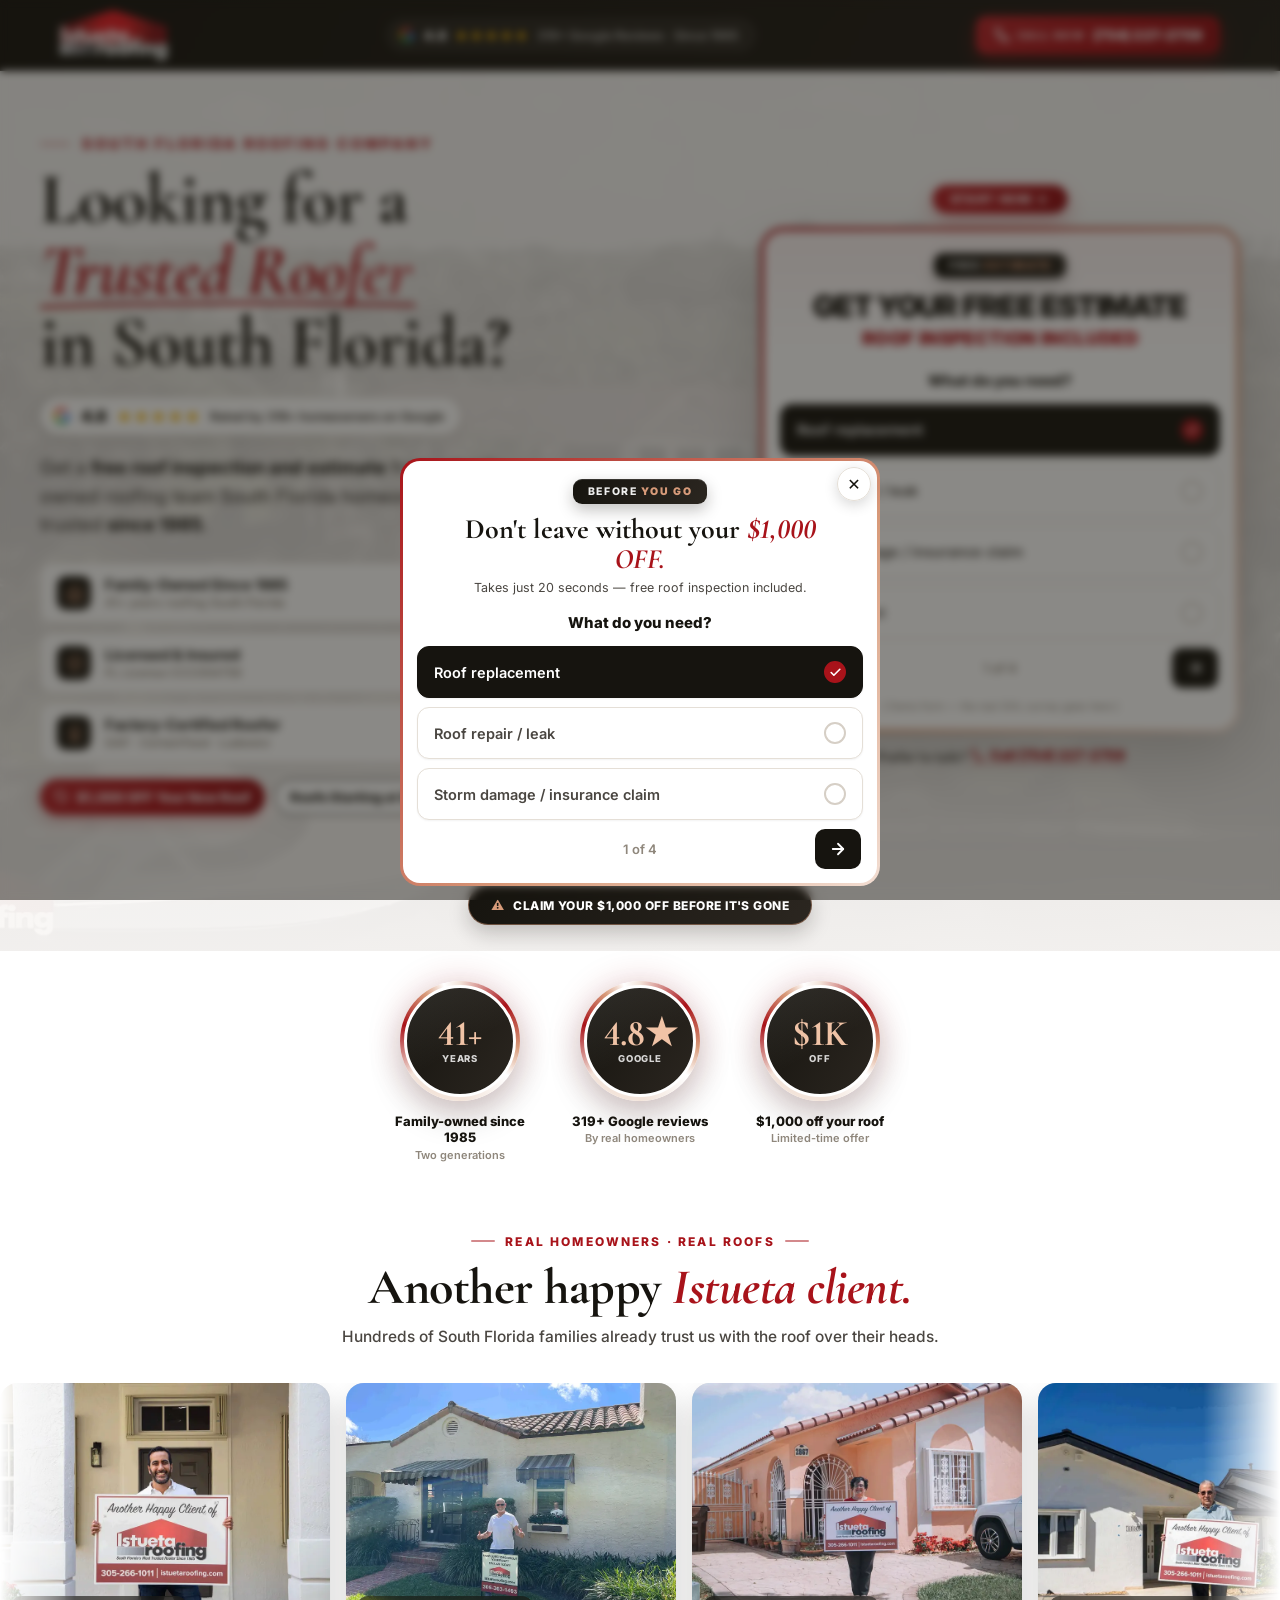
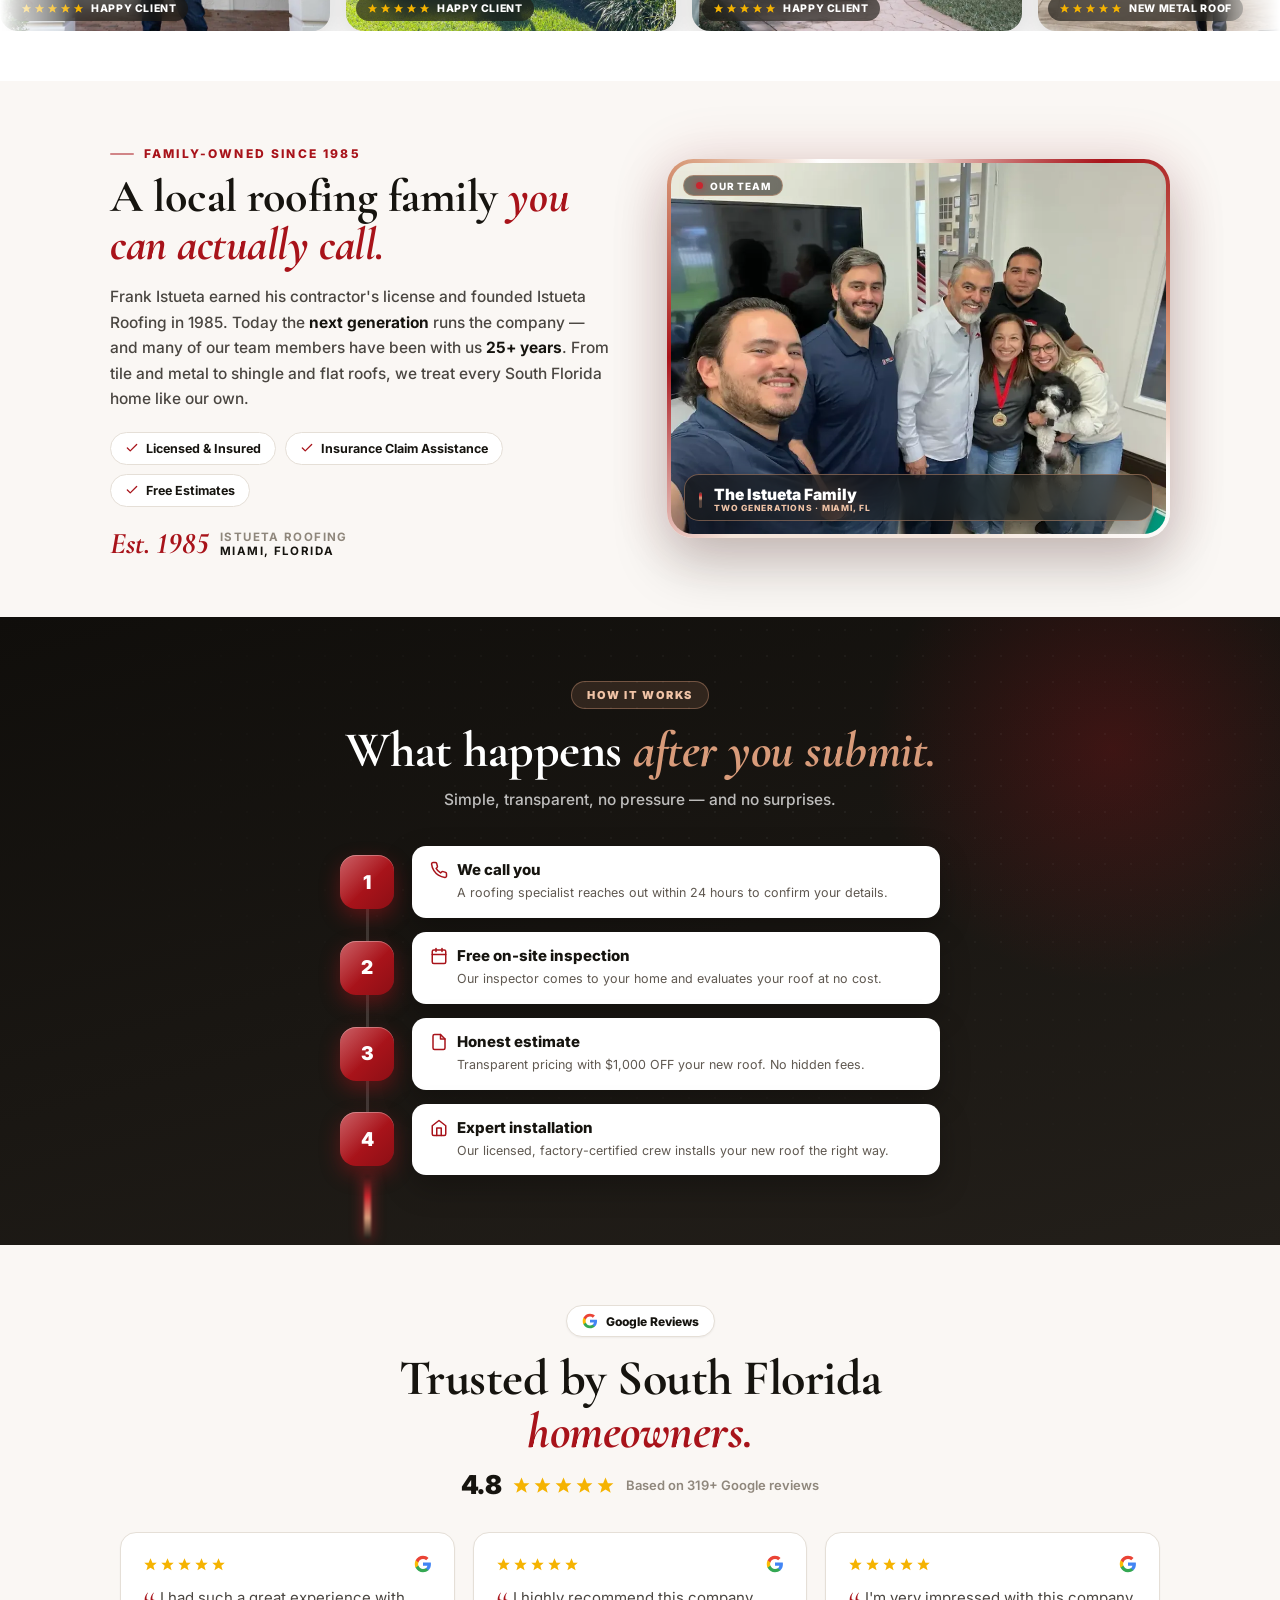
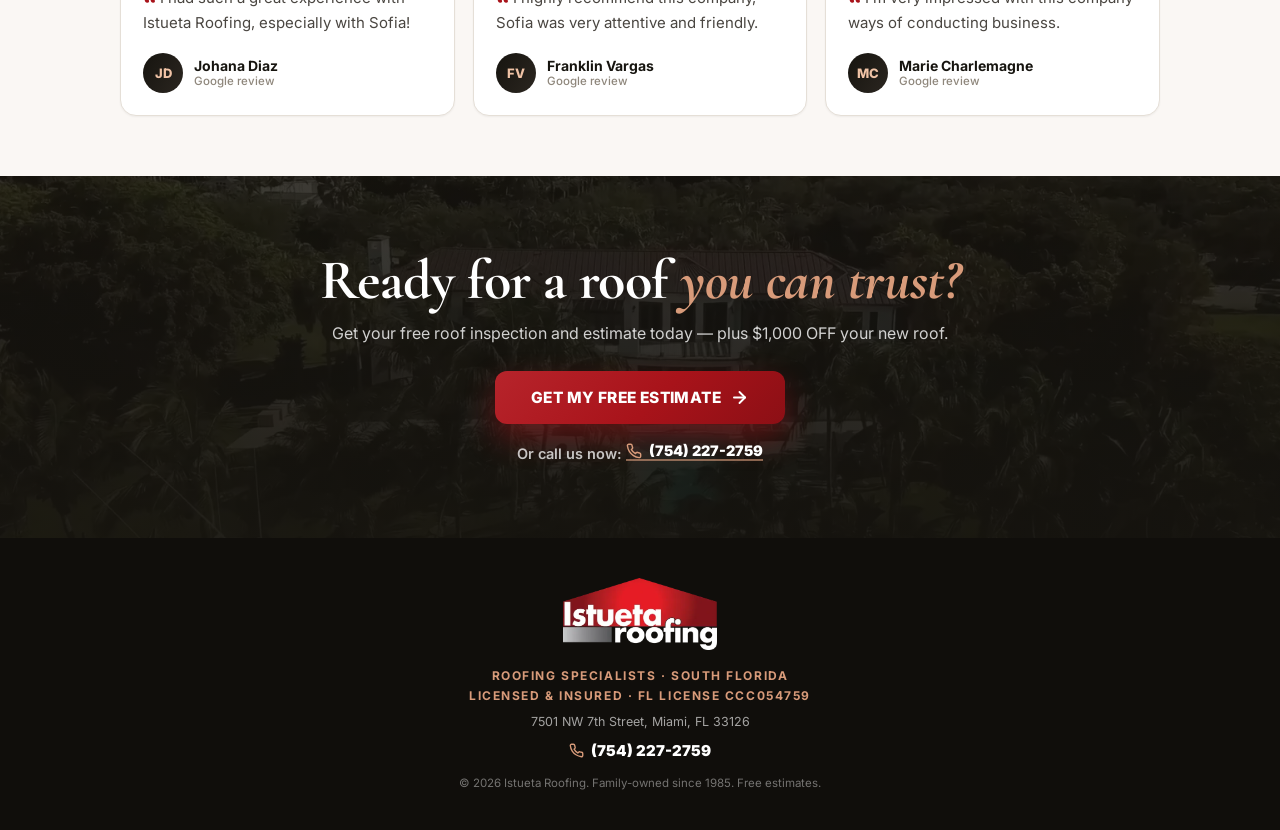
==== index.html @ 58c88076 "Istueta Roofing Google Ads funnel: landing, thank-you, GHL builds, survey kit Co-Authored-By: Claude" ====
<!DOCTYPE html>
<html lang="en">
<head>
<meta charset="UTF-8" />
<meta name="viewport" content="width=device-width, initial-scale=1.0, maximum-scale=1.0, user-scalable=no, viewport-fit=cover" />
<title>Trusted Roofer in South Florida | Istueta Roofing</title>
<meta name="theme-color" content="#16140F">
<link href="https://fonts.googleapis.com/css2?family=Inter:wght@400;500;600;700;800;900&family=Cormorant+Garamond:ital,wght@0,600;0,700;1,600;1,700&display=swap" rel="stylesheet" />
<!--
  ═══════════════════════════════════════════════════════════════════════
  ISTUETA ROOFING — FUNNEL (vista previa)
  Estructura base: Sunstrong (form primero en móvil, trust, proceso, CTA,
  sticky con llamada, popup). Marca tomada de istuetaroofing.com:
   rojo #A8131A · carbón #16140F · crema #FAF7F4 · clay #D89B7A
   display: Cormorant Garamond · texto: Inter
  Todo va fijo (logo, fotos, textos). Lo ÚNICO dinámico es el survey:
  los bloques marcados SURVEY (mock) → custom value funnel__survey_code
  (lo reemplaza build.js al generar ghl/funnel.html)
  ═══════════════════════════════════════════════════════════════════════
-->
<style>
  *,*::before,*::after{box-sizing:border-box;margin:0;padding:0}
  :root{
    --bg:#ffffff; --bg-alt:#FAF7F4; --sand:#F1ECE6;
    --fg:#16140F; --body:#4A4641; --muted:#8f877c; --border:#E5DFD7;

    /* ROJO de marca (CTA) */
    --red:#A8131A; --red2:#C8262E; --red-deep:#8C0F15; --red-ink:#ffffff;
    --grad:linear-gradient(135deg,#B7242B,#A8131A 55%,#8C0F15);
    /* CLAY/oro cálido (acento secundario sobre oscuro) */
    --clay:#D89B7A; --clay2:#F0C3A6; --clay-deep:#B86F4A;
    /* OSCURO = carbón cálido */
    --deep:#16140F; --deep2:#2B2620;
    --deep-grad:linear-gradient(120deg,var(--deep),var(--deep2));
    --topbar:linear-gradient(120deg,#16140F,#221e19);
    --star:#F5B301;

    --soft:color-mix(in srgb,var(--red) 6%,white);
    --soft-2:color-mix(in srgb,var(--red) 3%,white);
    --bdr:color-mix(in srgb,var(--red) 18%,white);
    --bdr-strong:color-mix(in srgb,var(--red) 38%,white);
    --shadow-sm:0 1px 2px rgba(22,20,15,.05);
    --shadow-md:0 6px 16px rgba(22,20,15,.08);
    --display:'Cormorant Garamond',Georgia,serif;
  }
  html{scroll-behavior:smooth}
  body{font-variant-numeric:lining-nums;font-family:'Inter',system-ui,sans-serif;background:var(--bg);color:var(--fg);-webkit-font-smoothing:antialiased;overflow-x:hidden}
  a{text-decoration:none;color:inherit}
  img{max-width:100%}
  @keyframes shimmerText{0%{background-position:0% center}100%{background-position:200% center}}
  @keyframes pulse{0%,100%{opacity:1}50%{opacity:.4}}
  @keyframes frameSpin{to{transform:translate(-50%,-50%) rotate(360deg)}}
  .stars{display:inline-flex;gap:2px}
  .stars svg{width:15px;height:15px;fill:var(--star)}
  .gg{width:18px;height:18px;flex-shrink:0;display:block}

  /* ══ TOPBAR ══ */
  .top-bar{position:sticky;top:0;z-index:50;background:var(--topbar);border-bottom:1px solid rgba(255,255,255,.08)}
  .top-in{display:flex;align-items:center;justify-content:space-between;gap:12px;padding:10px 20px;max-width:1200px;margin:0 auto}
  .top-logo{display:flex;align-items:center;line-height:0}
  .top-logo img{height:50px;width:auto;display:block}
  @media(max-width:520px){.top-logo img{height:40px}}
  .top-rating{display:none;align-items:center;gap:9px;padding:7px 15px 7px 11px;border-radius:100px;background:rgba(255,255,255,.06);border:1px solid rgba(255,255,255,.12);color:#fff;font-size:12.5px;font-weight:700}
  .top-rating .gg{width:16px;height:16px}
  .top-rating b{font-weight:900}
  .top-rating .stars svg{width:13px;height:13px}
  .top-rating span.sub{color:rgba(255,255,255,.65);font-weight:600}
  @media(min-width:860px){.top-rating{display:inline-flex}}
  .top-call{display:inline-flex;align-items:center;gap:8px;padding:10px 16px;border-radius:100px;background:var(--grad);color:#fff;font-weight:900;font-size:13.5px;letter-spacing:.2px;white-space:nowrap;box-shadow:0 6px 18px rgba(168,19,26,.45);animation:callPulse 2.2s ease-in-out infinite;transition:transform .2s}
  .top-call:hover{transform:translateY(-1px)}
  .top-call svg{width:16px;height:16px;min-width:16px;stroke:#fff;fill:none}
  .top-call .lbl{font-size:10px;font-weight:900;letter-spacing:.14em;text-transform:uppercase;opacity:.82}
  @media(max-width:339px){.top-call .lbl{display:none}}
  @media(min-width:860px){.top-call{border-radius:10px;padding:11px 18px}}
  @keyframes callPulse{0%,100%{box-shadow:0 6px 18px rgba(168,19,26,.4)}50%{box-shadow:0 6px 28px rgba(200,38,46,.8)}}

  /* ══ HERO ══ */
  .hero-shell{position:relative;background:var(--bg-alt);overflow:hidden}
  .hero-wallpaper{position:absolute;inset:0;z-index:0;background:url('assets/hero-aerial.webp') center 35%/cover no-repeat;filter:grayscale(.35)}
  .hero-wallpaper .veil{position:absolute;inset:0;background:linear-gradient(180deg,rgba(250,247,244,.9),rgba(250,247,244,.86) 45%,rgba(250,247,244,.97))}
  .hero{position:relative;z-index:1;padding:30px 20px 20px}
  .hero-grid{max-width:1200px;margin:0 auto;display:grid;grid-template-columns:1fr;gap:36px;align-items:center}
  @media(min-width:1024px){.hero{padding:64px 20px 34px}.hero-grid{grid-template-columns:1fr 480px;gap:52px}}
  .hero-text{order:2}.form-col{order:1}
  @media(min-width:1024px){.hero-text{order:1}.form-col{order:2}}
  @media(max-width:1023px){.hero-text{display:none}}

  .area-tag{display:flex;align-items:center;gap:12px;margin-bottom:12px}
  .area-tag .line{width:30px;height:2px;border-radius:2px;background:var(--red);opacity:.5}
  .area-tag .txt{font-size:clamp(12px,1.6vw,14.5px);font-weight:800;text-transform:uppercase;letter-spacing:.2em;color:var(--red)}
  .hero h1{font-family:var(--display);font-size:clamp(44px,5.6vw,72px);font-weight:700;line-height:1;letter-spacing:-.015em;color:var(--fg)}
  .hero h1 span{display:block}
  /* "Trusted Roofer": rojo con brillo + subrayado dibujado */
  .mr{position:relative;display:inline-block;font-style:italic;color:var(--red);
    background:linear-gradient(102deg,var(--red) 30%,#f2a6a9 50%,var(--red2) 60%,var(--red) 78%);background-size:250% auto;
    -webkit-background-clip:text;background-clip:text;-webkit-text-fill-color:transparent;animation:mrShine 4.4s cubic-bezier(.5,0,.5,1) infinite;padding-right:.06em}
  @keyframes mrShine{0%{background-position:150% center}55%{background-position:-60% center}100%{background-position:-60% center}}
  .mr .ul{position:absolute;left:-1%;width:102%;bottom:-.04em;height:.14em;overflow:visible;color:var(--red);pointer-events:none}
  .mr .ul path{stroke-dasharray:210;stroke-dashoffset:210;animation:drawLine 1.2s .5s cubic-bezier(.16,1,.3,1) forwards}
  @keyframes drawLine{to{stroke-dashoffset:0}}

  /* prueba social Google pegada al titular */
  .g-proof{display:inline-flex;align-items:center;gap:10px;margin-top:18px;padding:9px 16px 9px 12px;border-radius:100px;background:#fff;border:1px solid var(--border);box-shadow:var(--shadow-md)}
  .g-proof b{font-size:16px;font-weight:900;letter-spacing:-.02em;line-height:1}
  .g-proof .cnt{font-size:12.5px;font-weight:700;color:var(--body);white-space:nowrap}
  .hero .sub{margin-top:18px;font-size:clamp(16px,1.5vw,18.5px);font-weight:500;color:var(--body);line-height:1.55;max-width:520px}
  .hero .sub b{color:var(--fg);font-weight:700}
  .hero-badges{margin-top:24px;display:flex;flex-direction:column;gap:10px;max-width:520px}
  .hero-badge{display:flex;align-items:center;gap:14px;padding:12px 16px;border-radius:12px;background:#fff;border:1px solid var(--border);box-shadow:var(--shadow-sm);font-size:14.5px;font-weight:700;color:var(--fg)}
  .hero-badge .ic{width:34px;height:34px;min-width:34px;border-radius:9px;background:var(--deep-grad);display:flex;align-items:center;justify-content:center}
  .hero-badge .ic svg{width:17px;height:17px;stroke:var(--clay)}
  .hero-badge small{display:block;font-size:12px;font-weight:600;color:var(--muted);margin-top:2px}
  /* ofertas */
  .hero-offers{margin-top:16px;display:flex;flex-wrap:wrap;gap:9px;max-width:520px}
  .offer{display:inline-flex;align-items:center;gap:8px;padding:9px 15px;border-radius:100px;background:var(--grad);color:#fff;font-size:13px;font-weight:800;white-space:nowrap;box-shadow:0 6px 16px rgba(168,19,26,.28)}
  .offer.alt{background:#fff;color:var(--fg);border:1.5px solid var(--fg);box-shadow:none}
  .offer svg{width:14px;height:14px;stroke:currentColor;fill:none}

  /* título compacto móvil */
  .m-title{display:block;text-align:center;margin-bottom:16px}
  .m-title .area-tag{justify-content:center}
  .m-title h1{font-family:var(--display);font-size:clamp(36px,10.4vw,50px);font-weight:700;line-height:1;letter-spacing:-.01em;color:var(--fg)}
  .m-title h1 span{display:block}
  .m-title .g-proof{margin-top:14px;padding:7px 13px 7px 10px;gap:8px}
  .m-title .g-proof b{font-size:14.5px}
  .m-title .g-proof .cnt{font-size:12px}
  .m-title .stars svg{width:13px;height:13px}
  .m-offers{justify-content:center;margin:12px auto 0}
  .m-offers .offer{font-size:12px;padding:8px 13px}
  @media(min-width:1024px){.m-title{display:none}}

  /* ══ FORM CARD ══ */
  .form-col{position:relative;padding-top:42px}
  @media(max-width:1023px){.form-col{padding-top:0}}
  .start-badge{position:absolute;top:0;left:50%;transform:translateX(-50%);z-index:20;padding:7px 18px;border-radius:100px;background:var(--grad);color:#fff;font-size:11px;font-weight:900;text-transform:uppercase;letter-spacing:1.4px;white-space:nowrap;box-shadow:0 8px 20px rgba(168,19,26,.38);animation:bob 1.8s ease-in-out infinite}
  @media(max-width:1023px){.start-badge{display:none}}
  @keyframes bob{0%,100%{transform:translateX(-50%) translateY(0)}50%{transform:translateX(-50%) translateY(-7px)}}
  .form-wrap{position:relative;border-radius:24px;padding:4px;background:linear-gradient(135deg,var(--red),var(--clay),#fff,var(--clay),var(--red));background-size:240% 240%;animation:shim 4s ease-in-out infinite;box-shadow:0 24px 60px rgba(22,20,15,.18)}
  @keyframes shim{0%{background-position:0% 50%}50%{background-position:100% 50%}100%{background-position:0% 50%}}
  .form-card{background:#fff;border-radius:20px;overflow:hidden}
  .form-head{padding:22px 20px 8px;text-align:center;background:linear-gradient(180deg,var(--soft),#fff);container-type:inline-size}
  .form-step{position:relative;display:inline-flex;align-items:center;margin-bottom:12px;padding:6px 15px;border-radius:9px;overflow:hidden;background:linear-gradient(118deg,var(--deep),var(--deep2));box-shadow:0 6px 15px rgba(22,20,15,.26),inset 0 1px 0 rgba(255,255,255,.13)}
  .form-step::after{content:'';position:absolute;top:0;bottom:0;left:-55%;width:38%;pointer-events:none;background:linear-gradient(100deg,transparent,rgba(255,255,255,.16),transparent);animation:tagSheen 5.4s ease-in-out infinite}
  @keyframes tagSheen{0%{left:-55%}55%{left:130%}100%{left:130%}}
  .form-step em{position:relative;z-index:1;font-style:normal;color:rgba(255,255,255,.93);font-size:10.5px;font-weight:800;letter-spacing:.16em;text-transform:uppercase;white-space:nowrap}
  .form-step em b{color:var(--clay);font-weight:900}
  .form-head h2{font-size:clamp(22px,7cqw,30px);font-weight:900;line-height:1.12;letter-spacing:-.03em;text-transform:uppercase;color:var(--fg)}
  .form-head h2 span{display:block}
  .form-head h2 .sh{font-size:.62em;letter-spacing:.02em;margin-top:4px;background:linear-gradient(110deg,var(--red) 30%,var(--red2) 50%,var(--red) 70%);background-size:200% auto;-webkit-background-clip:text;background-clip:text;-webkit-text-fill-color:transparent;animation:shimmerText 3s linear infinite}
  .form-body{padding:12px 16px 16px}
  .call-under{margin-top:14px;text-align:center;font-size:13.5px;font-weight:600;color:var(--body)}
  .call-under a{display:inline-flex;align-items:center;gap:6px;font-weight:900;color:var(--red);border-bottom:2px solid color-mix(in srgb,var(--red) 35%,transparent)}
  .call-under a svg{width:14px;height:14px;stroke:var(--red);fill:none}

  /* mock survey (en GHL lo reemplaza el survey real) */
  .mk .mk-q{font-weight:800;color:var(--fg);font-size:15px;text-align:center;margin:2px 0 14px}
  .mk-opt{display:flex;align-items:center;justify-content:space-between;width:100%;padding:14px 16px;margin-bottom:9px;border-radius:12px;background:#fff;border:1.5px solid var(--border);box-shadow:var(--shadow-sm);font-size:14.5px;font-weight:600;color:var(--body);cursor:pointer;transition:.16s}
  .mk-opt:hover{border-color:var(--bdr-strong);background:var(--soft-2);color:var(--fg)}
  .mk-opt.sel{background:var(--deep);color:#fff;border-color:var(--deep)}
  .mk-opt .chk{width:22px;height:22px;border-radius:50%;border:2px solid #d6cfc6;background:#fff;display:flex;align-items:center;justify-content:center;flex-shrink:0}
  .mk-opt.sel .chk{background:var(--red);border-color:var(--red)}
  .mk-opt .chk svg{width:13px;height:13px;stroke:#fff;opacity:0}
  .mk-opt.sel .chk svg{opacity:1}
  .mk-next{margin-top:8px;display:flex;align-items:center;justify-content:space-between;padding:0 2px}
  .mk-count{font-size:13px;color:var(--muted);font-weight:600;flex:1;text-align:center}
  .mk-arrow{width:46px;height:40px;border-radius:10px;background:var(--deep);display:flex;align-items:center;justify-content:center}
  .mk-arrow svg{width:18px;height:18px;stroke:#fff}
  .mk-note{text-align:center;font-size:10.5px;color:var(--muted);margin-top:12px}

  /* ══ NUDGE ══ */
  .nudge{text-align:center;padding:10px 16px 26px;position:relative;z-index:1}
  .arrows{display:flex;justify-content:center;gap:20px;margin-bottom:8px}
  .arrows svg{width:18px;height:18px;stroke:var(--red);stroke-width:3;stroke-linecap:round;stroke-linejoin:round;animation:nb 1.2s ease-in-out infinite}
  .arrows svg:nth-child(2){animation-delay:.15s}.arrows svg:nth-child(3){animation-delay:.3s}
  @keyframes nb{0%,100%{transform:translateY(0);opacity:.5}50%{transform:translateY(-7px);opacity:1}}
  .nudge-btn{display:inline-flex;align-items:center;gap:9px;background:var(--deep-grad);border:1px solid rgba(216,155,122,.45);border-radius:999px;padding:11px 22px;color:#fff;font-size:12px;font-weight:800;letter-spacing:.04em;text-transform:uppercase;cursor:pointer;font-family:inherit;box-shadow:0 8px 20px rgba(22,20,15,.22);transition:.2s}
  .nudge-btn:hover{transform:translateY(-1px)}
  .nudge-btn .wg{color:var(--clay);font-weight:900;font-size:13px}

  /* ══ TRUST MEDALLIONS ══ */
  .trust{padding:30px 20px 10px;background:var(--bg)}
  .trust-in{max-width:820px;margin:0 auto;display:flex;flex-wrap:wrap;justify-content:center;gap:30px}
  .med{width:150px;text-align:center}
  .med-ph{position:relative;width:120px;height:120px;margin:0 auto 12px}
  .med-ring{position:absolute;inset:0;border-radius:50%;padding:4px;overflow:hidden;box-shadow:0 16px 32px rgba(22,20,15,.18),0 0 34px rgba(168,19,26,.18)}
  .med-ring::before{content:'';position:absolute;top:50%;left:50%;width:165%;aspect-ratio:1;
    background:conic-gradient(from 0deg,#f3e4da 0deg,var(--red) 52deg,var(--clay) 96deg,#fff 126deg,#f3e4da 175deg,#f3e4da 235deg,var(--red) 286deg,var(--clay) 324deg,#fff 344deg,#f3e4da 360deg);
    transform:translate(-50%,-50%) rotate(0deg);animation:frameSpin 8s linear infinite}
  .med-core{position:relative;z-index:1;width:100%;height:100%;border-radius:50%;border:3px solid #fff;background:var(--deep-grad);display:flex;flex-direction:column;align-items:center;justify-content:center;gap:3px;overflow:hidden}
  .med-core::after{content:'';position:absolute;inset:0;background:linear-gradient(150deg,rgba(255,255,255,.10),transparent 55%)}
  .med-core b{position:relative;z-index:1;font-family:var(--display);font-size:36px;font-weight:700;letter-spacing:-.01em;line-height:.9;color:var(--clay2)}
  .med-core small{position:relative;z-index:1;font-size:9.5px;font-weight:800;letter-spacing:.1em;text-transform:uppercase;color:rgba(255,255,255,.82)}
  .med-cap{font-size:13px;font-weight:800;color:var(--fg);line-height:1.25}
  .med-cap span{display:block;font-size:11px;font-weight:600;color:var(--muted);margin-top:3px}
  @media(max-width:520px){.trust-in{gap:8px;flex-wrap:nowrap}.med{width:104px}.med-ph{width:92px;height:92px}.med-core b{font-size:28px}.med-cap{font-size:12px}}

  /* ══ HAPPY CLIENTS (carrusel infinito) ══ */
  .happy{padding:54px 0 50px;background:var(--bg);overflow:hidden}
  .sec-head{text-align:center;max-width:680px;margin:0 auto 34px;padding:0 20px}
  .eyebrow{display:inline-flex;align-items:center;gap:10px;margin-bottom:12px;font-size:12px;font-weight:800;letter-spacing:.18em;text-transform:uppercase;color:var(--red)}
  .eyebrow .ln{width:24px;height:2px;background:var(--red);opacity:.5;border-radius:2px}
  .sec-head h2{font-family:var(--display);font-size:clamp(34px,4.4vw,50px);font-weight:700;letter-spacing:-.01em;color:var(--fg);line-height:1.05}
  .sec-head h2 .hl{color:var(--red);font-style:italic}
  .sec-head p{margin-top:12px;color:var(--body);font-size:15.5px;font-weight:500;line-height:1.55}
  .marquee{position:relative;-webkit-mask-image:linear-gradient(90deg,transparent,#000 6%,#000 94%,transparent);mask-image:linear-gradient(90deg,transparent,#000 6%,#000 94%,transparent)}
  .track{display:flex;gap:16px;width:max-content;animation:scrollX 48s linear infinite}
  .marquee:hover .track{animation-play-state:paused}
  @keyframes scrollX{to{transform:translateX(calc(-50% - 8px))}}
  .hc{position:relative;width:330px;aspect-ratio:4/3;border-radius:18px;overflow:hidden;flex-shrink:0;box-shadow:0 14px 30px rgba(22,20,15,.16);background:#ddd}
  .hc img{width:100%;height:100%;object-fit:cover;display:block;transition:transform .6s cubic-bezier(.16,1,.3,1)}
  .hc:hover img{transform:scale(1.05)}
  .hc .lab{position:absolute;left:10px;bottom:10px;display:inline-flex;align-items:center;gap:7px;padding:6px 11px;border-radius:100px;background:rgba(22,20,15,.62);-webkit-backdrop-filter:blur(8px);backdrop-filter:blur(8px);color:#fff;font-size:10.5px;font-weight:800;letter-spacing:.06em;text-transform:uppercase}
  .hc .lab .stars svg{width:11px;height:11px}
  @media(max-width:520px){.hc{width:260px;border-radius:15px}.track{gap:12px;animation-duration:40s}}

  /* ══ SHOWCASE (familia · foto enmarcada con borde giratorio) ══ */
  .showcase{padding:58px 20px;background:var(--bg-alt)}
  .showcase-in{max-width:1060px;margin:0 auto;display:grid;grid-template-columns:1fr;gap:38px;align-items:center}
  @media(min-width:820px){.showcase-in{grid-template-columns:1fr 1fr;gap:54px}}
  .frame{position:relative;max-width:540px;margin:0 auto;padding:4px;border-radius:26px;overflow:hidden;isolation:isolate;box-shadow:0 26px 54px rgba(22,20,15,.22),0 0 58px rgba(168,19,26,.14)}
  .frame::before{content:'';position:absolute;top:50%;left:50%;width:180%;aspect-ratio:1;z-index:0;
    background:conic-gradient(from 0deg,#f3e4da 0deg,var(--red) 45deg,var(--clay) 88deg,#fff 118deg,#f3e4da 165deg,#f3e4da 225deg,var(--red) 268deg,var(--clay) 308deg,#fff 332deg,#f3e4da 360deg);
    transform:translate(-50%,-50%) rotate(0deg);animation:frameSpin 8s linear infinite}
  .frame-media{position:relative;z-index:1;border-radius:22px;overflow:hidden;background:#111;line-height:0}
  .frame-media img{width:100%;aspect-ratio:4/3;height:auto;object-fit:cover;display:block}
  .v-tag{position:absolute;top:12px;left:12px;z-index:4;display:inline-flex;align-items:center;gap:7px;padding:6px 12px;border-radius:100px;background:rgba(22,20,15,.55);-webkit-backdrop-filter:blur(8px);backdrop-filter:blur(8px);border:1px solid rgba(216,155,122,.5);color:#fff;font-size:10px;font-weight:800;text-transform:uppercase;letter-spacing:.08em}
  .v-tag .pd{width:7px;height:7px;border-radius:50%;background:var(--red2);box-shadow:0 0 8px var(--red2);animation:pulse 1.6s infinite}
  .frame-plaque{position:absolute;left:13px;right:13px;bottom:13px;z-index:3;display:flex;align-items:center;gap:12px;padding:12px 14px;border-radius:15px;overflow:hidden;background:rgba(22,20,15,.6);-webkit-backdrop-filter:blur(15px) saturate(1.3);backdrop-filter:blur(15px) saturate(1.3);border:1px solid rgba(216,155,122,.45);box-shadow:0 16px 34px rgba(0,0,0,.4)}
  .frame-plaque .bar{position:relative;width:3px;min-width:3px;align-self:stretch;border-radius:3px;overflow:hidden;background:rgba(216,155,122,.3)}
  .frame-plaque .bar::after{content:'';position:absolute;left:0;right:0;height:52%;border-radius:3px;background:linear-gradient(to bottom,transparent,var(--red2),var(--clay),transparent);animation:barFlow 3.4s cubic-bezier(.4,0,.2,1) infinite}
  @keyframes barFlow{0%{top:-55%;opacity:0}15%{opacity:1}85%{opacity:1}100%{top:100%;opacity:0}}
  .frame-plaque b{display:block;color:#fff;font-size:15.5px;font-weight:900;line-height:1.05}
  .frame-plaque span{display:block;color:var(--clay2);font-size:8.5px;letter-spacing:.09em;text-transform:uppercase;font-weight:800;margin-top:5px}
  .showcase-copy h2{font-family:var(--display);font-size:clamp(34px,4vw,46px);font-weight:700;letter-spacing:-.01em;color:var(--fg);line-height:1.04}
  .showcase-copy h2 .hl{color:var(--red);font-style:italic}
  .showcase-copy p{margin-top:15px;color:var(--body);font-size:15.5px;line-height:1.65;font-weight:500;max-width:500px}
  .showcase-copy p b{color:var(--fg)}
  .chips{margin-top:20px;display:flex;flex-wrap:wrap;gap:9px}
  .chip{display:inline-flex;align-items:center;gap:7px;padding:8px 14px;border-radius:100px;background:#fff;border:1px solid var(--border);font-size:12.5px;font-weight:700;color:var(--fg)}
  .chip svg{width:14px;height:14px;stroke:var(--red)}
  .sign{margin-top:22px;display:flex;align-items:center;gap:12px}
  .sign .since{font-family:var(--display);font-style:italic;font-size:30px;font-weight:700;color:var(--red);line-height:1}
  .sign small{display:block;font-size:11.5px;font-weight:700;color:var(--muted);text-transform:uppercase;letter-spacing:.12em}

  /* ══ PROCESS (oscuro · línea con luz en movimiento) ══ */
  .process{position:relative;padding:64px 20px 70px;background:linear-gradient(165deg,#100e0b,#231f1a);overflow:hidden}
  .process::before{content:'';position:absolute;top:-22%;right:-8%;width:540px;height:540px;background:radial-gradient(circle,rgba(168,19,26,.26),transparent 62%);pointer-events:none}
  .process::after{content:'';position:absolute;inset:0;background-image:radial-gradient(rgba(255,255,255,.05) 1px,transparent 1.5px);background-size:26px 26px;-webkit-mask-image:radial-gradient(ellipse at 65% 25%,#000,transparent 70%);mask-image:radial-gradient(ellipse at 65% 25%,#000,transparent 70%);pointer-events:none}
  .process>*{position:relative;z-index:2}
  .sec-tag{display:inline-flex;align-items:center;gap:8px;padding:6px 15px;border-radius:100px;background:rgba(216,155,122,.14);border:1px solid rgba(216,155,122,.4);color:var(--clay2);font-size:11px;font-weight:900;text-transform:uppercase;letter-spacing:.14em;margin-bottom:15px}
  .process .sec-head h2{color:#fff}
  .process .sec-head h2 .hl{color:var(--clay)}
  .process .sec-head p{color:rgba(255,255,255,.72)}
  .jr{max-width:600px;margin:0 auto;position:relative}
  .jr::before{content:'';position:absolute;left:26px;top:16px;bottom:34px;width:3px;background:rgba(255,255,255,.15);border-radius:3px}
  .jr::after{content:'';position:absolute;left:24px;width:7px;height:64px;border-radius:7px;background:linear-gradient(to bottom,transparent,var(--red2),var(--clay),transparent);filter:blur(1px);box-shadow:0 0 14px rgba(200,38,46,.7);animation:flow 3.6s cubic-bezier(.4,0,.2,1) infinite}
  @keyframes flow{0%{top:-64px;opacity:0}12%{opacity:1}86%{opacity:1}100%{top:100%;opacity:0}}
  .jr-step{position:relative;display:grid;grid-template-columns:54px 1fr;gap:18px;align-items:center;padding-bottom:14px}
  .jr-step:last-child{padding-bottom:0}
  .jr-node{width:54px;height:54px;border-radius:16px;background:var(--grad);display:flex;align-items:center;justify-content:center;position:relative;z-index:2;overflow:hidden;font-weight:900;font-size:19px;color:#fff;box-shadow:0 8px 20px rgba(168,19,26,.45),inset 0 1px 0 rgba(255,255,255,.3)}
  .jr-node::after{content:'';position:absolute;inset:0;background:linear-gradient(135deg,rgba(255,255,255,.28),transparent 55%)}
  .jr-node em{position:relative;z-index:1;font-style:normal}
  .jr-card{background:#fff;border-radius:14px;padding:15px 18px;box-shadow:0 12px 30px rgba(0,0,0,.26);transition:transform .25s}
  .jr-card:hover{transform:translateX(5px)}
  .jr-card .t{display:flex;align-items:center;gap:9px;font-size:15px;font-weight:800;color:var(--fg);line-height:1.2}
  .jr-card .t svg{width:18px;height:18px;stroke:var(--red);flex-shrink:0}
  .jr-card p{margin-top:5px;font-size:12.5px;color:#5f5850;line-height:1.5;padding-left:27px}
  @media(max-width:520px){.jr-step{grid-template-columns:46px 1fr;gap:13px}.jr-node{width:46px;height:46px;border-radius:14px;font-size:17px}.jr::before{left:22px}.jr::after{left:20px}.jr-card p{padding-left:0}}

  /* ══ GOOGLE REVIEWS ══ */
  .tests{padding:60px 20px;background:var(--bg-alt)}
  .g-pill{display:inline-flex;align-items:center;gap:8px;padding:7px 15px;border-radius:100px;background:#fff;border:1px solid var(--border);box-shadow:var(--shadow-sm);font-size:12px;font-weight:800;color:var(--fg);margin-bottom:15px}
  .g-rate{display:inline-flex;align-items:center;gap:11px;margin-top:15px;flex-wrap:wrap;justify-content:center}
  .g-rate b{font-size:26px;font-weight:900;color:var(--fg);letter-spacing:-.02em;line-height:1}
  .g-rate .stars svg{width:19px;height:19px}
  .g-count{font-size:13px;color:var(--muted);font-weight:600}
  .t-grid{max-width:1040px;margin:0 auto;display:grid;grid-template-columns:1fr;gap:16px}
  @media(min-width:768px){.t-grid{grid-template-columns:repeat(3,1fr);gap:18px}}
  .t-card{display:flex;flex-direction:column;padding:22px;border-radius:16px;background:#fff;border:1px solid var(--border);box-shadow:var(--shadow-sm);transition:.3s}
  .t-card:hover{box-shadow:var(--shadow-md);border-color:var(--bdr-strong);transform:translateY(-2px)}
  .t-top{display:flex;align-items:center;justify-content:space-between;margin-bottom:13px}
  .t-quote{flex:1;color:var(--body);font-size:15px;line-height:1.62;margin-bottom:18px}
  .t-quote::before{content:'\201C';font-family:var(--display);font-size:40px;line-height:0;vertical-align:-.36em;color:var(--red);margin-right:3px}
  .t-auth{display:flex;align-items:center;gap:11px}
  .t-av{width:40px;height:40px;border-radius:50%;background:var(--deep-grad);display:flex;align-items:center;justify-content:center;font-size:13px;color:var(--clay2);font-weight:800}
  .t-name{font-size:14px;font-weight:700;color:var(--fg)}
  .t-name span{display:block;font-size:11.5px;font-weight:500;color:var(--muted)}

  /* ══ CTA BANNER (foto aérea + velo oscuro) ══ */
  .cta{position:relative;padding:76px 20px;overflow:hidden;background:#16140F}
  .cta-bg{position:absolute;inset:0;background:url('assets/hero-aerial.webp') center/cover no-repeat;opacity:.38;transform:scale(1.04)}
  .cta::after{content:'';position:absolute;inset:0;background:linear-gradient(180deg,rgba(22,20,15,.55),rgba(22,20,15,.86))}
  .cta-in{position:relative;z-index:2;max-width:720px;margin:0 auto;text-align:center}
  .cta-in h2{font-family:var(--display);font-size:clamp(36px,5vw,56px);font-weight:700;letter-spacing:-.01em;color:#fff;line-height:1.02}
  .cta-in h2 .hl{color:var(--clay);font-style:italic}
  .cta-in p{color:rgba(255,255,255,.8);font-size:16px;margin-top:14px;margin-bottom:28px}
  .btn{display:inline-flex;align-items:center;gap:9px;padding:17px 36px;border-radius:12px;background:var(--grad);color:#fff;font-weight:800;font-size:15.5px;text-transform:uppercase;letter-spacing:.4px;border:none;cursor:pointer;font-family:inherit;box-shadow:0 14px 30px rgba(168,19,26,.45);transition:.25s}
  .btn:hover{transform:translateY(-2px);filter:brightness(1.06)}
  .btn svg{width:19px;height:19px;stroke:#fff}
  .cta-call{margin-top:18px;font-size:14.5px;font-weight:600;color:rgba(255,255,255,.75)}
  .cta-call a{display:inline-flex;align-items:center;gap:7px;font-weight:900;color:#fff;border-bottom:2px solid rgba(216,155,122,.6)}
  .cta-call a svg{width:16px;height:16px;stroke:var(--clay);fill:none}

  /* ══ FOOTER ══ */
  .foot{padding:40px 20px 100px;text-align:center;background:#100e0b;color:rgba(255,255,255,.7)}
  @media(min-width:768px){.foot{padding-bottom:40px}}
  .foot-logo{height:72px;width:auto;margin:0 auto 16px;display:block}
  .foot .fl{font-size:12px;color:var(--clay);text-transform:uppercase;letter-spacing:.13em;font-weight:700;line-height:1.7}
  .foot .fad{font-size:12.5px;margin-top:8px;color:rgba(255,255,255,.62)}
  .foot .fph{display:inline-flex;align-items:center;gap:7px;margin-top:12px;font-size:15px;font-weight:900;color:#fff}
  .foot .fph svg{width:15px;height:15px;stroke:var(--clay);fill:none}
  .foot .fcopy{font-size:11.5px;margin-top:14px;color:rgba(255,255,255,.42)}

  /* ══ STICKY móvil (llamar + estimado) ══ */
  .sticky{position:fixed;bottom:0;left:0;right:0;z-index:60;padding:11px 14px;background:rgba(16,14,11,.95);backdrop-filter:blur(16px);-webkit-backdrop-filter:blur(16px);border-top:1px solid rgba(255,255,255,.08);box-shadow:0 -6px 22px rgba(0,0,0,.3);
    transform:translateY(125%);opacity:0;pointer-events:none;transition:transform .42s cubic-bezier(.16,1,.3,1),opacity .32s}
  .sticky.show{transform:translateY(0);opacity:1;pointer-events:auto}
  .sticky-in{display:flex;gap:9px;align-items:stretch}
  .sticky .s-call{flex:0 0 auto;display:inline-flex;align-items:center;justify-content:center;gap:7px;padding:15px 16px;border-radius:12px;background:rgba(255,255,255,.08);border:1.5px solid rgba(216,155,122,.6);color:#fff;font-weight:900;font-size:14px;text-transform:uppercase;letter-spacing:.4px}
  .sticky .s-call svg{width:17px;height:17px;stroke:var(--clay);fill:none}
  .sticky button{flex:1;width:100%;padding:15px 10px;border-radius:12px;background:var(--grad);color:#fff;font-weight:900;font-size:13.5px;text-transform:uppercase;letter-spacing:.2px;border:none;cursor:pointer;font-family:inherit;box-shadow:0 6px 20px rgba(168,19,26,.45);display:inline-flex;align-items:center;justify-content:center;gap:8px}
  @media(min-width:768px){.sticky{display:none}}

  /* ══ POPUP ══ */
  .pop-ov{position:fixed;inset:0;z-index:9998;background:rgba(22,20,15,.5);backdrop-filter:blur(4px);display:none;opacity:0;transition:opacity .3s}
  .pop-ov.on{display:block;opacity:1}
  .pop{position:fixed;left:50%;bottom:14px;transform:translateX(-50%) translateY(30px);z-index:9999;width:94%;max-width:480px;max-height:calc(100vh - 28px);max-height:calc(100dvh - 28px);display:none;flex-direction:column;opacity:0;transition:opacity .35s,transform .35s cubic-bezier(.16,1,.3,1)}
  .pop.on{display:flex;opacity:1;transform:translateX(-50%) translateY(0)}
  .pop-x{position:absolute;top:9px;right:9px;z-index:20;width:34px;height:34px;border-radius:50%;background:rgba(255,255,255,.94);border:1px solid var(--border);color:var(--fg);font-size:16px;line-height:1;font-family:inherit;cursor:pointer;display:flex;align-items:center;justify-content:center;box-shadow:0 4px 14px rgba(0,0,0,.16)}
  .pop-wrap{flex:1;min-height:0;display:flex;flex-direction:column;border-radius:20px;padding:3px;background:linear-gradient(135deg,var(--red),var(--clay),#fff,var(--clay),var(--red));background-size:240% 240%;animation:shim 4s ease-in-out infinite}
  .pop-card{flex:1;min-height:0;background:#fff;border-radius:17px;overflow-y:auto;overflow-x:hidden;overscroll-behavior:contain;-webkit-overflow-scrolling:touch}
  .pop-head{padding:18px 46px 6px;text-align:center}
  .pop-head .form-step{margin-bottom:10px}
  .pop-head h3{font-family:var(--display);font-size:28px;font-weight:700;color:var(--fg);line-height:1.08}
  .pop-head h3 .hl{color:var(--red);font-style:italic}
  .pop-head p{font-size:12.5px;color:var(--body);margin-top:6px}
  .pop-body{padding:10px 14px 14px}
  body.pop-open{overflow:hidden}

  @media(prefers-reduced-motion:reduce){
    .top-call,.form-head h2 .sh,.arrows svg,.frame::before,.med-ring::before,.frame-plaque .bar::after,.jr::after,.start-badge,.form-wrap,.pop-wrap,.mr,.form-step::after{animation:none}
    .track{animation-duration:160s}
  }
</style>
</head>
<body>

  <!-- ══ TOPBAR ══ -->
  <header class="top-bar">
    <div class="top-in">
      <a class="top-logo" href="#"><img src="assets/logo-white.webp" alt="Istueta Roofing" width="480" height="225"></a>
      <span class="top-rating"><svg class="gg" viewBox="0 0 48 48"><path fill="#4285F4" d="M45.12 24.5c0-1.56-.14-3.06-.4-4.5H24v8.51h11.84c-.51 2.75-2.06 5.08-4.39 6.64v5.52h7.11c4.16-3.83 6.56-9.47 6.56-16.17z"/><path fill="#34A853" d="M24 46c5.94 0 10.92-1.97 14.56-5.33l-7.11-5.52c-1.97 1.32-4.49 2.1-7.45 2.1-5.73 0-10.58-3.87-12.31-9.07H4.34v5.7C7.96 41.07 15.4 46 24 46z"/><path fill="#FBBC05" d="M11.69 28.18C11.25 26.86 11 25.45 11 24s.25-2.86.69-4.18v-5.7H4.34C2.85 17.09 2 20.45 2 24s.85 6.91 2.34 9.88l7.35-5.7z"/><path fill="#EA4335" d="M24 10.75c3.23 0 6.13 1.11 8.41 3.29l6.31-6.31C34.91 4.18 29.93 2 24 2 15.4 2 7.96 6.93 4.34 14.12l7.35 5.7c1.73-5.2 6.58-9.07 12.31-9.07z"/></svg><b>4.8</b><span class="stars"><svg viewBox="0 0 24 24"><polygon points="12 2 15 9 22 9.3 16.5 13.8 18.5 21 12 17 5.5 21 7.5 13.8 2 9.3 9 9"/></svg><svg viewBox="0 0 24 24"><polygon points="12 2 15 9 22 9.3 16.5 13.8 18.5 21 12 17 5.5 21 7.5 13.8 2 9.3 9 9"/></svg><svg viewBox="0 0 24 24"><polygon points="12 2 15 9 22 9.3 16.5 13.8 18.5 21 12 17 5.5 21 7.5 13.8 2 9.3 9 9"/></svg><svg viewBox="0 0 24 24"><polygon points="12 2 15 9 22 9.3 16.5 13.8 18.5 21 12 17 5.5 21 7.5 13.8 2 9.3 9 9"/></svg><svg viewBox="0 0 24 24"><polygon points="12 2 15 9 22 9.3 16.5 13.8 18.5 21 12 17 5.5 21 7.5 13.8 2 9.3 9 9"/></svg></span><span class="sub">319+ Google Reviews · Since 1985</span></span>
      <a class="top-call" href="tel:+17542272759"><svg viewBox="0 0 24 24" stroke-width="2.2" stroke-linecap="round" stroke-linejoin="round"><path d="M22 16.92v3a2 2 0 0 1-2.18 2 19.79 19.79 0 0 1-8.63-3.07 19.5 19.5 0 0 1-6-6 19.79 19.79 0 0 1-3.07-8.67A2 2 0 0 1 4.11 2h3a2 2 0 0 1 2 1.72c.13.96.36 1.9.7 2.81a2 2 0 0 1-.45 2.11L8.09 9.91a16 16 0 0 0 6 6l1.27-1.27a2 2 0 0 1 2.11-.45c.91.34 1.85.57 2.81.7A2 2 0 0 1 22 16.92z"/></svg><span class="lbl">Call now</span>(754) 227-2759</a>
    </div>
  </header>

  <!-- ══ HERO ══ -->
  <div class="hero-shell">
    <div class="hero-wallpaper"><div class="veil"></div></div>
    <section class="hero">
      <div class="hero-grid">

        <!-- FORM (móvil: primero) -->
        <div class="form-col">
          <div class="m-title">
            <div class="area-tag"><span class="line"></span><span class="txt">South Florida Roofing Company</span><span class="line"></span></div>
            <h1><span>Looking for a</span><span><em class="mr">Trusted Roofer<svg class="ul" viewBox="0 0 200 12" preserveAspectRatio="none"><path d="M4 8.6C42 3.4 118 2.2 196 6.2" fill="none" stroke="currentColor" stroke-width="4" stroke-linecap="round"/></svg></em></span><span>in South Florida?</span></h1>
            <div class="g-proof"><svg class="gg" viewBox="0 0 48 48"><path fill="#4285F4" d="M45.12 24.5c0-1.56-.14-3.06-.4-4.5H24v8.51h11.84c-.51 2.75-2.06 5.08-4.39 6.64v5.52h7.11c4.16-3.83 6.56-9.47 6.56-16.17z"/><path fill="#34A853" d="M24 46c5.94 0 10.92-1.97 14.56-5.33l-7.11-5.52c-1.97 1.32-4.49 2.1-7.45 2.1-5.73 0-10.58-3.87-12.31-9.07H4.34v5.7C7.96 41.07 15.4 46 24 46z"/><path fill="#FBBC05" d="M11.69 28.18C11.25 26.86 11 25.45 11 24s.25-2.86.69-4.18v-5.7H4.34C2.85 17.09 2 20.45 2 24s.85 6.91 2.34 9.88l7.35-5.7z"/><path fill="#EA4335" d="M24 10.75c3.23 0 6.13 1.11 8.41 3.29l6.31-6.31C34.91 4.18 29.93 2 24 2 15.4 2 7.96 6.93 4.34 14.12l7.35 5.7c1.73-5.2 6.58-9.07 12.31-9.07z"/></svg><b>4.8</b><span class="stars"><svg viewBox="0 0 24 24"><polygon points="12 2 15 9 22 9.3 16.5 13.8 18.5 21 12 17 5.5 21 7.5 13.8 2 9.3 9 9"/></svg><svg viewBox="0 0 24 24"><polygon points="12 2 15 9 22 9.3 16.5 13.8 18.5 21 12 17 5.5 21 7.5 13.8 2 9.3 9 9"/></svg><svg viewBox="0 0 24 24"><polygon points="12 2 15 9 22 9.3 16.5 13.8 18.5 21 12 17 5.5 21 7.5 13.8 2 9.3 9 9"/></svg><svg viewBox="0 0 24 24"><polygon points="12 2 15 9 22 9.3 16.5 13.8 18.5 21 12 17 5.5 21 7.5 13.8 2 9.3 9 9"/></svg><svg viewBox="0 0 24 24"><polygon points="12 2 15 9 22 9.3 16.5 13.8 18.5 21 12 17 5.5 21 7.5 13.8 2 9.3 9 9"/></svg></span><span class="cnt">319+ Google reviews</span></div>
            <div class="hero-offers m-offers"><span class="offer"><svg viewBox="0 0 24 24" stroke-width="2.4" stroke-linecap="round" stroke-linejoin="round"><path d="M20.59 13.41l-7.17 7.17a2 2 0 0 1-2.83 0L2 12V2h10l8.59 8.59a2 2 0 0 1 0 2.82z"/><line x1="7" y1="7" x2="7.01" y2="7"/></svg>$1,000 OFF</span><span class="offer alt">Roofs from $6,999</span></div>
          </div>
          <div class="start-badge">Start Here ↓</div>
          <div class="form-wrap">
            <div id="lead-form" class="form-card">
              <div class="form-head">
                <div class="form-step"><em>Free <b>Estimate</b></em></div>
                <h2><span>Get Your Free Estimate</span><span class="sh">Roof Inspection Included</span></h2>
              </div>
              <div class="form-body">
                <!--SURVEY-->
                <div class="mk">
                  <div class="mk-q">What do you need?</div>
                  <div class="mk-opt sel">Roof replacement <span class="chk"><svg viewBox="0 0 24 24" fill="none" stroke-width="3" stroke-linecap="round" stroke-linejoin="round"><path d="M20 6 9 17l-5-5"/></svg></span></div>
                  <div class="mk-opt">Roof repair / leak <span class="chk"><svg viewBox="0 0 24 24" fill="none" stroke-width="3" stroke-linecap="round" stroke-linejoin="round"><path d="M20 6 9 17l-5-5"/></svg></span></div>
                  <div class="mk-opt">Storm damage / insurance claim <span class="chk"><svg viewBox="0 0 24 24" fill="none" stroke-width="3" stroke-linecap="round" stroke-linejoin="round"><path d="M20 6 9 17l-5-5"/></svg></span></div>
                  <div class="mk-opt">Not sure yet <span class="chk"><svg viewBox="0 0 24 24" fill="none" stroke-width="3" stroke-linecap="round" stroke-linejoin="round"><path d="M20 6 9 17l-5-5"/></svg></span></div>
                  <div class="mk-next"><div class="mk-arrow" style="visibility:hidden"></div><div class="mk-count">1 of 4</div><div class="mk-arrow"><svg viewBox="0 0 24 24" fill="none" stroke-width="2.4" stroke-linecap="round" stroke-linejoin="round"><line x1="5" y1="12" x2="19" y2="12"/><polyline points="12 5 19 12 12 19"/></svg></div></div>
                  <div class="mk-note">[ Demo form — the real GHL survey goes here ]</div>
                </div>
                <!--/SURVEY-->
              </div>
            </div>
          </div>
          <div class="call-under">Prefer to talk? <a href="tel:+17542272759"><svg viewBox="0 0 24 24" stroke-width="2.2" stroke-linecap="round" stroke-linejoin="round"><path d="M22 16.92v3a2 2 0 0 1-2.18 2 19.79 19.79 0 0 1-8.63-3.07 19.5 19.5 0 0 1-6-6 19.79 19.79 0 0 1-3.07-8.67A2 2 0 0 1 4.11 2h3a2 2 0 0 1 2 1.72c.13.96.36 1.9.7 2.81a2 2 0 0 1-.45 2.11L8.09 9.91a16 16 0 0 0 6 6l1.27-1.27a2 2 0 0 1 2.11-.45c.91.34 1.85.57 2.81.7A2 2 0 0 1 22 16.92z"/></svg>Call (754) 227-2759</a></div>
        </div>

        <!-- HERO TEXT (desktop) -->
        <div class="hero-text">
          <div class="area-tag"><span class="line"></span><span class="txt">South Florida Roofing Company</span></div>
          <h1><span>Looking for a</span><span><em class="mr">Trusted Roofer<svg class="ul" viewBox="0 0 200 12" preserveAspectRatio="none"><path d="M4 8.6C42 3.4 118 2.2 196 6.2" fill="none" stroke="currentColor" stroke-width="4" stroke-linecap="round"/></svg></em></span><span>in South Florida?</span></h1>
          <div class="g-proof"><svg class="gg" viewBox="0 0 48 48"><path fill="#4285F4" d="M45.12 24.5c0-1.56-.14-3.06-.4-4.5H24v8.51h11.84c-.51 2.75-2.06 5.08-4.39 6.64v5.52h7.11c4.16-3.83 6.56-9.47 6.56-16.17z"/><path fill="#34A853" d="M24 46c5.94 0 10.92-1.97 14.56-5.33l-7.11-5.52c-1.97 1.32-4.49 2.1-7.45 2.1-5.73 0-10.58-3.87-12.31-9.07H4.34v5.7C7.96 41.07 15.4 46 24 46z"/><path fill="#FBBC05" d="M11.69 28.18C11.25 26.86 11 25.45 11 24s.25-2.86.69-4.18v-5.7H4.34C2.85 17.09 2 20.45 2 24s.85 6.91 2.34 9.88l7.35-5.7z"/><path fill="#EA4335" d="M24 10.75c3.23 0 6.13 1.11 8.41 3.29l6.31-6.31C34.91 4.18 29.93 2 24 2 15.4 2 7.96 6.93 4.34 14.12l7.35 5.7c1.73-5.2 6.58-9.07 12.31-9.07z"/></svg><b>4.8</b><span class="stars"><svg viewBox="0 0 24 24"><polygon points="12 2 15 9 22 9.3 16.5 13.8 18.5 21 12 17 5.5 21 7.5 13.8 2 9.3 9 9"/></svg><svg viewBox="0 0 24 24"><polygon points="12 2 15 9 22 9.3 16.5 13.8 18.5 21 12 17 5.5 21 7.5 13.8 2 9.3 9 9"/></svg><svg viewBox="0 0 24 24"><polygon points="12 2 15 9 22 9.3 16.5 13.8 18.5 21 12 17 5.5 21 7.5 13.8 2 9.3 9 9"/></svg><svg viewBox="0 0 24 24"><polygon points="12 2 15 9 22 9.3 16.5 13.8 18.5 21 12 17 5.5 21 7.5 13.8 2 9.3 9 9"/></svg><svg viewBox="0 0 24 24"><polygon points="12 2 15 9 22 9.3 16.5 13.8 18.5 21 12 17 5.5 21 7.5 13.8 2 9.3 9 9"/></svg></span><span class="cnt">Rated by 319+ homeowners on Google</span></div>
          <p class="sub">Get a <b>free roof inspection and estimate</b> from a family-owned roofing team South Florida homeowners have trusted <b>since 1985</b>.</p>
          <div class="hero-badges">
            <div class="hero-badge"><span class="ic"><svg viewBox="0 0 24 24" fill="none" stroke-width="2" stroke-linecap="round" stroke-linejoin="round"><path d="M3 9l9-7 9 7v11a2 2 0 0 1-2 2H5a2 2 0 0 1-2-2z"/><polyline points="9 22 9 12 15 12 15 22"/></svg></span><div>Family-Owned Since 1985<small>41+ years roofing South Florida</small></div></div>
            <div class="hero-badge"><span class="ic"><svg viewBox="0 0 24 24" fill="none" stroke-width="2" stroke-linecap="round" stroke-linejoin="round"><path d="M12 22s8-4 8-10V5l-8-3-8 3v7c0 6 8 10 8 10z"/><path d="m9 12 2 2 4-4"/></svg></span><div>Licensed &amp; Insured<small>FL License CCC054759</small></div></div>
            <div class="hero-badge"><span class="ic"><svg viewBox="0 0 24 24" fill="none" stroke-width="2" stroke-linecap="round" stroke-linejoin="round"><circle cx="12" cy="8" r="6"/><path d="M15.48 12.89 17 22l-5-3-5 3 1.52-9.11"/></svg></span><div>Factory-Certified Roofer<small>GAF · CertainTeed · Ludowici</small></div></div>
          </div>
          <div class="hero-offers"><span class="offer"><svg viewBox="0 0 24 24" stroke-width="2.4" stroke-linecap="round" stroke-linejoin="round"><path d="M20.59 13.41l-7.17 7.17a2 2 0 0 1-2.83 0L2 12V2h10l8.59 8.59a2 2 0 0 1 0 2.82z"/><line x1="7" y1="7" x2="7.01" y2="7"/></svg>$1,000 OFF Your New Roof</span><span class="offer alt">Roofs Starting at $6,999</span></div>
        </div>
      </div>
    </section>

    <!-- NUDGE -->
    <div class="nudge">
      <div class="arrows"><svg viewBox="0 0 24 24" fill="none"><polyline points="18 15 12 9 6 15"/></svg><svg viewBox="0 0 24 24" fill="none"><polyline points="18 15 12 9 6 15"/></svg><svg viewBox="0 0 24 24" fill="none"><polyline points="18 15 12 9 6 15"/></svg></div>
      <button class="nudge-btn" onclick="openPop()"><span class="wg">⚠</span> Claim your $1,000 OFF before it's gone</button>
    </div>
  </div>

  <!-- ══ TRUST MEDALLIONS ══ -->
  <section class="trust">
    <div class="trust-in">
      <div class="med">
        <div class="med-ph"><div class="med-ring"><div class="med-core"><b>41+</b><small>Years</small></div></div></div>
        <div class="med-cap">Family-owned since 1985<span>Two generations</span></div>
      </div>
      <div class="med">
        <div class="med-ph"><div class="med-ring"><div class="med-core"><b>4.8★</b><small>Google</small></div></div></div>
        <div class="med-cap">319+ Google reviews<span>By real homeowners</span></div>
      </div>
      <div class="med">
        <div class="med-ph"><div class="med-ring"><div class="med-core"><b>$1K</b><small>Off</small></div></div></div>
        <div class="med-cap">$1,000 off your roof<span>Limited-time offer</span></div>
      </div>
    </div>
  </section>

  <!-- ══ HAPPY CLIENTS ══ -->
  <section class="happy">
    <div class="sec-head">
      <span class="eyebrow"><span class="ln"></span> Real homeowners · Real roofs <span class="ln"></span></span>
      <h2>Another happy <span class="hl">Istueta client.</span></h2>
      <p>Hundreds of South Florida families already trust us with the roof over their heads.</p>
    </div>
    <div class="marquee">
      <div class="track">
        <div class="hc"><img src="assets/client-1.webp" alt="Happy Istueta Roofing client" loading="lazy"><span class="lab"><span class="stars"><svg viewBox="0 0 24 24"><polygon points="12 2 15 9 22 9.3 16.5 13.8 18.5 21 12 17 5.5 21 7.5 13.8 2 9.3 9 9"/></svg><svg viewBox="0 0 24 24"><polygon points="12 2 15 9 22 9.3 16.5 13.8 18.5 21 12 17 5.5 21 7.5 13.8 2 9.3 9 9"/></svg><svg viewBox="0 0 24 24"><polygon points="12 2 15 9 22 9.3 16.5 13.8 18.5 21 12 17 5.5 21 7.5 13.8 2 9.3 9 9"/></svg><svg viewBox="0 0 24 24"><polygon points="12 2 15 9 22 9.3 16.5 13.8 18.5 21 12 17 5.5 21 7.5 13.8 2 9.3 9 9"/></svg><svg viewBox="0 0 24 24"><polygon points="12 2 15 9 22 9.3 16.5 13.8 18.5 21 12 17 5.5 21 7.5 13.8 2 9.3 9 9"/></svg></span> Happy client</span></div>
        <div class="hc"><img src="assets/client-2.webp" alt="Happy Istueta Roofing client" loading="lazy"><span class="lab"><span class="stars"><svg viewBox="0 0 24 24"><polygon points="12 2 15 9 22 9.3 16.5 13.8 18.5 21 12 17 5.5 21 7.5 13.8 2 9.3 9 9"/></svg><svg viewBox="0 0 24 24"><polygon points="12 2 15 9 22 9.3 16.5 13.8 18.5 21 12 17 5.5 21 7.5 13.8 2 9.3 9 9"/></svg><svg viewBox="0 0 24 24"><polygon points="12 2 15 9 22 9.3 16.5 13.8 18.5 21 12 17 5.5 21 7.5 13.8 2 9.3 9 9"/></svg><svg viewBox="0 0 24 24"><polygon points="12 2 15 9 22 9.3 16.5 13.8 18.5 21 12 17 5.5 21 7.5 13.8 2 9.3 9 9"/></svg><svg viewBox="0 0 24 24"><polygon points="12 2 15 9 22 9.3 16.5 13.8 18.5 21 12 17 5.5 21 7.5 13.8 2 9.3 9 9"/></svg></span> Happy client</span></div>
        <div class="hc"><img src="assets/client-3.webp" alt="Happy Istueta Roofing client" loading="lazy"><span class="lab"><span class="stars"><svg viewBox="0 0 24 24"><polygon points="12 2 15 9 22 9.3 16.5 13.8 18.5 21 12 17 5.5 21 7.5 13.8 2 9.3 9 9"/></svg><svg viewBox="0 0 24 24"><polygon points="12 2 15 9 22 9.3 16.5 13.8 18.5 21 12 17 5.5 21 7.5 13.8 2 9.3 9 9"/></svg><svg viewBox="0 0 24 24"><polygon points="12 2 15 9 22 9.3 16.5 13.8 18.5 21 12 17 5.5 21 7.5 13.8 2 9.3 9 9"/></svg><svg viewBox="0 0 24 24"><polygon points="12 2 15 9 22 9.3 16.5 13.8 18.5 21 12 17 5.5 21 7.5 13.8 2 9.3 9 9"/></svg><svg viewBox="0 0 24 24"><polygon points="12 2 15 9 22 9.3 16.5 13.8 18.5 21 12 17 5.5 21 7.5 13.8 2 9.3 9 9"/></svg></span> Happy client</span></div>
        <div class="hc"><img src="assets/client-4.webp" alt="Happy Istueta Roofing client with metal roof" loading="lazy"><span class="lab"><span class="stars"><svg viewBox="0 0 24 24"><polygon points="12 2 15 9 22 9.3 16.5 13.8 18.5 21 12 17 5.5 21 7.5 13.8 2 9.3 9 9"/></svg><svg viewBox="0 0 24 24"><polygon points="12 2 15 9 22 9.3 16.5 13.8 18.5 21 12 17 5.5 21 7.5 13.8 2 9.3 9 9"/></svg><svg viewBox="0 0 24 24"><polygon points="12 2 15 9 22 9.3 16.5 13.8 18.5 21 12 17 5.5 21 7.5 13.8 2 9.3 9 9"/></svg><svg viewBox="0 0 24 24"><polygon points="12 2 15 9 22 9.3 16.5 13.8 18.5 21 12 17 5.5 21 7.5 13.8 2 9.3 9 9"/></svg><svg viewBox="0 0 24 24"><polygon points="12 2 15 9 22 9.3 16.5 13.8 18.5 21 12 17 5.5 21 7.5 13.8 2 9.3 9 9"/></svg></span> New metal roof</span></div>
        <div class="hc"><img src="assets/client-5.webp" alt="Happy Istueta Roofing client" loading="lazy"><span class="lab"><span class="stars"><svg viewBox="0 0 24 24"><polygon points="12 2 15 9 22 9.3 16.5 13.8 18.5 21 12 17 5.5 21 7.5 13.8 2 9.3 9 9"/></svg><svg viewBox="0 0 24 24"><polygon points="12 2 15 9 22 9.3 16.5 13.8 18.5 21 12 17 5.5 21 7.5 13.8 2 9.3 9 9"/></svg><svg viewBox="0 0 24 24"><polygon points="12 2 15 9 22 9.3 16.5 13.8 18.5 21 12 17 5.5 21 7.5 13.8 2 9.3 9 9"/></svg><svg viewBox="0 0 24 24"><polygon points="12 2 15 9 22 9.3 16.5 13.8 18.5 21 12 17 5.5 21 7.5 13.8 2 9.3 9 9"/></svg><svg viewBox="0 0 24 24"><polygon points="12 2 15 9 22 9.3 16.5 13.8 18.5 21 12 17 5.5 21 7.5 13.8 2 9.3 9 9"/></svg></span> Happy client</span></div>
        <div class="hc"><img src="assets/client-6.webp" alt="Happy Istueta Roofing client" loading="lazy"><span class="lab"><span class="stars"><svg viewBox="0 0 24 24"><polygon points="12 2 15 9 22 9.3 16.5 13.8 18.5 21 12 17 5.5 21 7.5 13.8 2 9.3 9 9"/></svg><svg viewBox="0 0 24 24"><polygon points="12 2 15 9 22 9.3 16.5 13.8 18.5 21 12 17 5.5 21 7.5 13.8 2 9.3 9 9"/></svg><svg viewBox="0 0 24 24"><polygon points="12 2 15 9 22 9.3 16.5 13.8 18.5 21 12 17 5.5 21 7.5 13.8 2 9.3 9 9"/></svg><svg viewBox="0 0 24 24"><polygon points="12 2 15 9 22 9.3 16.5 13.8 18.5 21 12 17 5.5 21 7.5 13.8 2 9.3 9 9"/></svg><svg viewBox="0 0 24 24"><polygon points="12 2 15 9 22 9.3 16.5 13.8 18.5 21 12 17 5.5 21 7.5 13.8 2 9.3 9 9"/></svg></span> Happy client</span></div>
        <div class="hc"><img src="assets/client-7.webp" alt="Happy Istueta Roofing client with metal roof" loading="lazy"><span class="lab"><span class="stars"><svg viewBox="0 0 24 24"><polygon points="12 2 15 9 22 9.3 16.5 13.8 18.5 21 12 17 5.5 21 7.5 13.8 2 9.3 9 9"/></svg><svg viewBox="0 0 24 24"><polygon points="12 2 15 9 22 9.3 16.5 13.8 18.5 21 12 17 5.5 21 7.5 13.8 2 9.3 9 9"/></svg><svg viewBox="0 0 24 24"><polygon points="12 2 15 9 22 9.3 16.5 13.8 18.5 21 12 17 5.5 21 7.5 13.8 2 9.3 9 9"/></svg><svg viewBox="0 0 24 24"><polygon points="12 2 15 9 22 9.3 16.5 13.8 18.5 21 12 17 5.5 21 7.5 13.8 2 9.3 9 9"/></svg><svg viewBox="0 0 24 24"><polygon points="12 2 15 9 22 9.3 16.5 13.8 18.5 21 12 17 5.5 21 7.5 13.8 2 9.3 9 9"/></svg></span> New metal roof</span></div>
        <div class="hc"><img src="assets/client-8.webp" alt="Happy Istueta Roofing client" loading="lazy"><span class="lab"><span class="stars"><svg viewBox="0 0 24 24"><polygon points="12 2 15 9 22 9.3 16.5 13.8 18.5 21 12 17 5.5 21 7.5 13.8 2 9.3 9 9"/></svg><svg viewBox="0 0 24 24"><polygon points="12 2 15 9 22 9.3 16.5 13.8 18.5 21 12 17 5.5 21 7.5 13.8 2 9.3 9 9"/></svg><svg viewBox="0 0 24 24"><polygon points="12 2 15 9 22 9.3 16.5 13.8 18.5 21 12 17 5.5 21 7.5 13.8 2 9.3 9 9"/></svg><svg viewBox="0 0 24 24"><polygon points="12 2 15 9 22 9.3 16.5 13.8 18.5 21 12 17 5.5 21 7.5 13.8 2 9.3 9 9"/></svg><svg viewBox="0 0 24 24"><polygon points="12 2 15 9 22 9.3 16.5 13.8 18.5 21 12 17 5.5 21 7.5 13.8 2 9.3 9 9"/></svg></span> Happy client</span></div>
      </div>
    </div>
  </section>

  <!-- ══ SHOWCASE (familia) ══ -->
  <section class="showcase">
    <div class="showcase-in">
      <div class="showcase-copy">
        <span class="eyebrow"><span class="ln"></span> Family-owned since 1985</span>
        <h2>A local roofing family <span class="hl">you can actually call.</span></h2>
        <p>Frank Istueta earned his contractor's license and founded Istueta Roofing in 1985. Today the <b>next generation</b> runs the company — and many of our team members have been with us <b>25+ years</b>. From tile and metal to shingle and flat roofs, we treat every South Florida home like our own.</p>
        <div class="chips">
          <span class="chip"><svg viewBox="0 0 24 24" fill="none" stroke-width="2.2" stroke-linecap="round" stroke-linejoin="round"><path d="M20 6 9 17l-5-5"/></svg> Licensed &amp; Insured</span>
          <span class="chip"><svg viewBox="0 0 24 24" fill="none" stroke-width="2.2" stroke-linecap="round" stroke-linejoin="round"><path d="M20 6 9 17l-5-5"/></svg> Insurance Claim Assistance</span>
          <span class="chip"><svg viewBox="0 0 24 24" fill="none" stroke-width="2.2" stroke-linecap="round" stroke-linejoin="round"><path d="M20 6 9 17l-5-5"/></svg> Free Estimates</span>
        </div>
        <div class="sign"><span class="since">Est. 1985</span><div><small>Istueta Roofing</small><small style="color:var(--fg)">Miami, Florida</small></div></div>
      </div>
      <div class="frame">
        <div class="frame-media">
          <img src="assets/team.webp" alt="The Istueta Roofing team" loading="lazy">
          <span class="v-tag"><span class="pd"></span> Our team</span>
          <div class="frame-plaque">
            <span class="bar"></span>
            <div><b>The Istueta Family</b><span>Two generations · Miami, FL</span></div>
          </div>
        </div>
      </div>
    </div>
  </section>

  <!-- ══ PROCESS ══ -->
  <section class="process">
    <div class="sec-head">
      <span class="sec-tag">How it works</span>
      <h2>What happens <span class="hl">after you submit.</span></h2>
      <p>Simple, transparent, no pressure — and no surprises.</p>
    </div>
    <div class="jr">
      <div class="jr-step">
        <div class="jr-node"><em>1</em></div>
        <div class="jr-card"><div class="t"><svg viewBox="0 0 24 24" fill="none" stroke-width="2" stroke-linecap="round" stroke-linejoin="round"><path d="M22 16.92v3a2 2 0 0 1-2.18 2 19.79 19.79 0 0 1-8.63-3.07 19.5 19.5 0 0 1-6-6 19.79 19.79 0 0 1-3.07-8.67A2 2 0 0 1 4.11 2h3a2 2 0 0 1 2 1.72c.13.96.36 1.9.7 2.81a2 2 0 0 1-.45 2.11L8.09 9.91a16 16 0 0 0 6 6l1.27-1.27a2 2 0 0 1 2.11-.45c.91.34 1.85.57 2.81.7A2 2 0 0 1 22 16.92z"/></svg> We call you</div><p>A roofing specialist reaches out within 24 hours to confirm your details.</p></div>
      </div>
      <div class="jr-step">
        <div class="jr-node"><em>2</em></div>
        <div class="jr-card"><div class="t"><svg viewBox="0 0 24 24" fill="none" stroke-width="2" stroke-linecap="round" stroke-linejoin="round"><rect x="3" y="4" width="18" height="18" rx="2"/><line x1="16" y1="2" x2="16" y2="6"/><line x1="8" y1="2" x2="8" y2="6"/><line x1="3" y1="10" x2="21" y2="10"/></svg> Free on-site inspection</div><p>Our inspector comes to your home and evaluates your roof at no cost.</p></div>
      </div>
      <div class="jr-step">
        <div class="jr-node"><em>3</em></div>
        <div class="jr-card"><div class="t"><svg viewBox="0 0 24 24" fill="none" stroke-width="2" stroke-linecap="round" stroke-linejoin="round"><path d="M14 2H6a2 2 0 0 0-2 2v16a2 2 0 0 0 2 2h12a2 2 0 0 0 2-2V8z"/><polyline points="14 2 14 8 20 8"/></svg> Honest estimate</div><p>Transparent pricing with $1,000 OFF your new roof. No hidden fees.</p></div>
      </div>
      <div class="jr-step">
        <div class="jr-node"><em>4</em></div>
        <div class="jr-card"><div class="t"><svg viewBox="0 0 24 24" fill="none" stroke-width="2" stroke-linecap="round" stroke-linejoin="round"><path d="M3 9l9-7 9 7v11a2 2 0 0 1-2 2H5a2 2 0 0 1-2-2z"/><polyline points="9 22 9 12 15 12 15 22"/></svg> Expert installation</div><p>Our licensed, factory-certified crew installs your new roof the right way.</p></div>
      </div>
    </div>
  </section>

  <!-- ══ GOOGLE REVIEWS ══ -->
  <section class="tests">
    <div class="sec-head">
      <span class="g-pill"><svg class="gg" viewBox="0 0 48 48" style="width:16px;height:16px"><path fill="#4285F4" d="M45.12 24.5c0-1.56-.14-3.06-.4-4.5H24v8.51h11.84c-.51 2.75-2.06 5.08-4.39 6.64v5.52h7.11c4.16-3.83 6.56-9.47 6.56-16.17z"/><path fill="#34A853" d="M24 46c5.94 0 10.92-1.97 14.56-5.33l-7.11-5.52c-1.97 1.32-4.49 2.1-7.45 2.1-5.73 0-10.58-3.87-12.31-9.07H4.34v5.7C7.96 41.07 15.4 46 24 46z"/><path fill="#FBBC05" d="M11.69 28.18C11.25 26.86 11 25.45 11 24s.25-2.86.69-4.18v-5.7H4.34C2.85 17.09 2 20.45 2 24s.85 6.91 2.34 9.88l7.35-5.7z"/><path fill="#EA4335" d="M24 10.75c3.23 0 6.13 1.11 8.41 3.29l6.31-6.31C34.91 4.18 29.93 2 24 2 15.4 2 7.96 6.93 4.34 14.12l7.35 5.7c1.73-5.2 6.58-9.07 12.31-9.07z"/></svg> Google Reviews</span>
      <h2>Trusted by South Florida <span class="hl">homeowners.</span></h2>
      <div class="g-rate"><b>4.8</b><span class="stars"><svg viewBox="0 0 24 24"><polygon points="12 2 15 9 22 9.3 16.5 13.8 18.5 21 12 17 5.5 21 7.5 13.8 2 9.3 9 9"/></svg><svg viewBox="0 0 24 24"><polygon points="12 2 15 9 22 9.3 16.5 13.8 18.5 21 12 17 5.5 21 7.5 13.8 2 9.3 9 9"/></svg><svg viewBox="0 0 24 24"><polygon points="12 2 15 9 22 9.3 16.5 13.8 18.5 21 12 17 5.5 21 7.5 13.8 2 9.3 9 9"/></svg><svg viewBox="0 0 24 24"><polygon points="12 2 15 9 22 9.3 16.5 13.8 18.5 21 12 17 5.5 21 7.5 13.8 2 9.3 9 9"/></svg><svg viewBox="0 0 24 24"><polygon points="12 2 15 9 22 9.3 16.5 13.8 18.5 21 12 17 5.5 21 7.5 13.8 2 9.3 9 9"/></svg></span><span class="g-count">Based on 319+ Google reviews</span></div>
    </div>
    <div class="t-grid">
      <div class="t-card">
        <div class="t-top"><span class="stars"><svg viewBox="0 0 24 24"><polygon points="12 2 15 9 22 9.3 16.5 13.8 18.5 21 12 17 5.5 21 7.5 13.8 2 9.3 9 9"/></svg><svg viewBox="0 0 24 24"><polygon points="12 2 15 9 22 9.3 16.5 13.8 18.5 21 12 17 5.5 21 7.5 13.8 2 9.3 9 9"/></svg><svg viewBox="0 0 24 24"><polygon points="12 2 15 9 22 9.3 16.5 13.8 18.5 21 12 17 5.5 21 7.5 13.8 2 9.3 9 9"/></svg><svg viewBox="0 0 24 24"><polygon points="12 2 15 9 22 9.3 16.5 13.8 18.5 21 12 17 5.5 21 7.5 13.8 2 9.3 9 9"/></svg><svg viewBox="0 0 24 24"><polygon points="12 2 15 9 22 9.3 16.5 13.8 18.5 21 12 17 5.5 21 7.5 13.8 2 9.3 9 9"/></svg></span><svg class="gg" viewBox="0 0 48 48"><path fill="#4285F4" d="M45.12 24.5c0-1.56-.14-3.06-.4-4.5H24v8.51h11.84c-.51 2.75-2.06 5.08-4.39 6.64v5.52h7.11c4.16-3.83 6.56-9.47 6.56-16.17z"/><path fill="#34A853" d="M24 46c5.94 0 10.92-1.97 14.56-5.33l-7.11-5.52c-1.97 1.32-4.49 2.1-7.45 2.1-5.73 0-10.58-3.87-12.31-9.07H4.34v5.7C7.96 41.07 15.4 46 24 46z"/><path fill="#FBBC05" d="M11.69 28.18C11.25 26.86 11 25.45 11 24s.25-2.86.69-4.18v-5.7H4.34C2.85 17.09 2 20.45 2 24s.85 6.91 2.34 9.88l7.35-5.7z"/><path fill="#EA4335" d="M24 10.75c3.23 0 6.13 1.11 8.41 3.29l6.31-6.31C34.91 4.18 29.93 2 24 2 15.4 2 7.96 6.93 4.34 14.12l7.35 5.7c1.73-5.2 6.58-9.07 12.31-9.07z"/></svg></div>
        <p class="t-quote">I had such a great experience with Istueta Roofing, especially with Sofia!</p>
        <div class="t-auth"><div class="t-av">JD</div><div class="t-name">Johana Diaz<span>Google review</span></div></div>
      </div>
      <div class="t-card">
        <div class="t-top"><span class="stars"><svg viewBox="0 0 24 24"><polygon points="12 2 15 9 22 9.3 16.5 13.8 18.5 21 12 17 5.5 21 7.5 13.8 2 9.3 9 9"/></svg><svg viewBox="0 0 24 24"><polygon points="12 2 15 9 22 9.3 16.5 13.8 18.5 21 12 17 5.5 21 7.5 13.8 2 9.3 9 9"/></svg><svg viewBox="0 0 24 24"><polygon points="12 2 15 9 22 9.3 16.5 13.8 18.5 21 12 17 5.5 21 7.5 13.8 2 9.3 9 9"/></svg><svg viewBox="0 0 24 24"><polygon points="12 2 15 9 22 9.3 16.5 13.8 18.5 21 12 17 5.5 21 7.5 13.8 2 9.3 9 9"/></svg><svg viewBox="0 0 24 24"><polygon points="12 2 15 9 22 9.3 16.5 13.8 18.5 21 12 17 5.5 21 7.5 13.8 2 9.3 9 9"/></svg></span><svg class="gg" viewBox="0 0 48 48"><path fill="#4285F4" d="M45.12 24.5c0-1.56-.14-3.06-.4-4.5H24v8.51h11.84c-.51 2.75-2.06 5.08-4.39 6.64v5.52h7.11c4.16-3.83 6.56-9.47 6.56-16.17z"/><path fill="#34A853" d="M24 46c5.94 0 10.92-1.97 14.56-5.33l-7.11-5.52c-1.97 1.32-4.49 2.1-7.45 2.1-5.73 0-10.58-3.87-12.31-9.07H4.34v5.7C7.96 41.07 15.4 46 24 46z"/><path fill="#FBBC05" d="M11.69 28.18C11.25 26.86 11 25.45 11 24s.25-2.86.69-4.18v-5.7H4.34C2.85 17.09 2 20.45 2 24s.85 6.91 2.34 9.88l7.35-5.7z"/><path fill="#EA4335" d="M24 10.75c3.23 0 6.13 1.11 8.41 3.29l6.31-6.31C34.91 4.18 29.93 2 24 2 15.4 2 7.96 6.93 4.34 14.12l7.35 5.7c1.73-5.2 6.58-9.07 12.31-9.07z"/></svg></div>
        <p class="t-quote">I highly recommend this company, Sofia was very attentive and friendly.</p>
        <div class="t-auth"><div class="t-av">FV</div><div class="t-name">Franklin Vargas<span>Google review</span></div></div>
      </div>
      <div class="t-card">
        <div class="t-top"><span class="stars"><svg viewBox="0 0 24 24"><polygon points="12 2 15 9 22 9.3 16.5 13.8 18.5 21 12 17 5.5 21 7.5 13.8 2 9.3 9 9"/></svg><svg viewBox="0 0 24 24"><polygon points="12 2 15 9 22 9.3 16.5 13.8 18.5 21 12 17 5.5 21 7.5 13.8 2 9.3 9 9"/></svg><svg viewBox="0 0 24 24"><polygon points="12 2 15 9 22 9.3 16.5 13.8 18.5 21 12 17 5.5 21 7.5 13.8 2 9.3 9 9"/></svg><svg viewBox="0 0 24 24"><polygon points="12 2 15 9 22 9.3 16.5 13.8 18.5 21 12 17 5.5 21 7.5 13.8 2 9.3 9 9"/></svg><svg viewBox="0 0 24 24"><polygon points="12 2 15 9 22 9.3 16.5 13.8 18.5 21 12 17 5.5 21 7.5 13.8 2 9.3 9 9"/></svg></span><svg class="gg" viewBox="0 0 48 48"><path fill="#4285F4" d="M45.12 24.5c0-1.56-.14-3.06-.4-4.5H24v8.51h11.84c-.51 2.75-2.06 5.08-4.39 6.64v5.52h7.11c4.16-3.83 6.56-9.47 6.56-16.17z"/><path fill="#34A853" d="M24 46c5.94 0 10.92-1.97 14.56-5.33l-7.11-5.52c-1.97 1.32-4.49 2.1-7.45 2.1-5.73 0-10.58-3.87-12.31-9.07H4.34v5.7C7.96 41.07 15.4 46 24 46z"/><path fill="#FBBC05" d="M11.69 28.18C11.25 26.86 11 25.45 11 24s.25-2.86.69-4.18v-5.7H4.34C2.85 17.09 2 20.45 2 24s.85 6.91 2.34 9.88l7.35-5.7z"/><path fill="#EA4335" d="M24 10.75c3.23 0 6.13 1.11 8.41 3.29l6.31-6.31C34.91 4.18 29.93 2 24 2 15.4 2 7.96 6.93 4.34 14.12l7.35 5.7c1.73-5.2 6.58-9.07 12.31-9.07z"/></svg></div>
        <p class="t-quote">I'm very impressed with this company ways of conducting business.</p>
        <div class="t-auth"><div class="t-av">MC</div><div class="t-name">Marie Charlemagne<span>Google review</span></div></div>
      </div>
    </div>
  </section>

  <!-- ══ CTA BANNER ══ -->
  <section class="cta">
    <div class="cta-bg"></div>
    <div class="cta-in">
      <h2>Ready for a roof <span class="hl">you can trust?</span></h2>
      <p>Get your free roof inspection and estimate today — plus $1,000 OFF your new roof.</p>
      <button class="btn" onclick="openPop()">Get My Free Estimate <svg viewBox="0 0 24 24" fill="none" stroke-width="2.4" stroke-linecap="round" stroke-linejoin="round"><line x1="5" y1="12" x2="19" y2="12"/><polyline points="12 5 19 12 12 19"/></svg></button>
      <div class="cta-call">Or call us now: <a href="tel:+17542272759"><svg viewBox="0 0 24 24" stroke-width="2.2" stroke-linecap="round" stroke-linejoin="round"><path d="M22 16.92v3a2 2 0 0 1-2.18 2 19.79 19.79 0 0 1-8.63-3.07 19.5 19.5 0 0 1-6-6 19.79 19.79 0 0 1-3.07-8.67A2 2 0 0 1 4.11 2h3a2 2 0 0 1 2 1.72c.13.96.36 1.9.7 2.81a2 2 0 0 1-.45 2.11L8.09 9.91a16 16 0 0 0 6 6l1.27-1.27a2 2 0 0 1 2.11-.45c.91.34 1.85.57 2.81.7A2 2 0 0 1 22 16.92z"/></svg>(754) 227-2759</a></div>
    </div>
  </section>

  <!-- ══ FOOTER ══ -->
  <footer class="foot">
    <img src="assets/logo-white.webp" alt="Istueta Roofing" class="foot-logo" width="480" height="225" loading="lazy">
    <div class="fl">Roofing Specialists · South Florida<br>Licensed &amp; Insured · FL License CCC054759</div>
    <div class="fad">7501 NW 7th Street, Miami, FL 33126</div>
    <a class="fph" href="tel:+17542272759"><svg viewBox="0 0 24 24" stroke-width="2.2" stroke-linecap="round" stroke-linejoin="round"><path d="M22 16.92v3a2 2 0 0 1-2.18 2 19.79 19.79 0 0 1-8.63-3.07 19.5 19.5 0 0 1-6-6 19.79 19.79 0 0 1-3.07-8.67A2 2 0 0 1 4.11 2h3a2 2 0 0 1 2 1.72c.13.96.36 1.9.7 2.81a2 2 0 0 1-.45 2.11L8.09 9.91a16 16 0 0 0 6 6l1.27-1.27a2 2 0 0 1 2.11-.45c.91.34 1.85.57 2.81.7A2 2 0 0 1 22 16.92z"/></svg>(754) 227-2759</a>
    <div class="fcopy">© 2026 Istueta Roofing. Family-owned since 1985. Free estimates.</div>
  </footer>

  <!-- ══ STICKY ══ -->
  <div class="sticky"><div class="sticky-in"><a class="s-call" href="tel:+17542272759"><svg viewBox="0 0 24 24" stroke-width="2.2" stroke-linecap="round" stroke-linejoin="round"><path d="M22 16.92v3a2 2 0 0 1-2.18 2 19.79 19.79 0 0 1-8.63-3.07 19.5 19.5 0 0 1-6-6 19.79 19.79 0 0 1-3.07-8.67A2 2 0 0 1 4.11 2h3a2 2 0 0 1 2 1.72c.13.96.36 1.9.7 2.81a2 2 0 0 1-.45 2.11L8.09 9.91a16 16 0 0 0 6 6l1.27-1.27a2 2 0 0 1 2.11-.45c.91.34 1.85.57 2.81.7A2 2 0 0 1 22 16.92z"/></svg>Call</a><button onclick="openPop()">Get My Free Estimate <svg viewBox="0 0 24 24" fill="none" stroke="currentColor" stroke-width="2.4" stroke-linecap="round" stroke-linejoin="round" style="width:16px;height:16px"><line x1="5" y1="12" x2="19" y2="12"/><polyline points="12 5 19 12 12 19"/></svg></button></div></div>

  <!-- ══ POPUP ══ -->
  <div class="pop-ov" id="popOv" onclick="closePop()"></div>
  <div class="pop" id="pop">
    <button class="pop-x" onclick="closePop()">✕</button>
    <div class="pop-wrap"><div class="pop-card">
      <div class="pop-head">
        <div class="form-step"><em>Before <b>you go</b></em></div>
        <h3>Don't leave without your <span class="hl">$1,000 OFF.</span></h3>
        <p>Takes just 20 seconds — free roof inspection included.</p>
      </div>
      <div class="pop-body">
        <!--SURVEY-->
        <div class="mk">
          <div class="mk-q">What do you need?</div>
          <div class="mk-opt sel">Roof replacement <span class="chk"><svg viewBox="0 0 24 24" fill="none" stroke-width="3" stroke-linecap="round" stroke-linejoin="round"><path d="M20 6 9 17l-5-5"/></svg></span></div>
          <div class="mk-opt">Roof repair / leak <span class="chk"><svg viewBox="0 0 24 24" fill="none" stroke-width="3" stroke-linecap="round" stroke-linejoin="round"><path d="M20 6 9 17l-5-5"/></svg></span></div>
          <div class="mk-opt">Storm damage / insurance claim <span class="chk"><svg viewBox="0 0 24 24" fill="none" stroke-width="3" stroke-linecap="round" stroke-linejoin="round"><path d="M20 6 9 17l-5-5"/></svg></span></div>
          <div class="mk-next"><div class="mk-arrow" style="visibility:hidden"></div><div class="mk-count">1 of 4</div><div class="mk-arrow"><svg viewBox="0 0 24 24" fill="none" stroke-width="2.4" stroke-linecap="round" stroke-linejoin="round"><line x1="5" y1="12" x2="19" y2="12"/><polyline points="12 5 19 12 12 19"/></svg></div></div>
        </div>
        <!--/SURVEY-->
      </div>
    </div></div>
  </div>

<script>
  document.querySelectorAll('.mk-opt').forEach(function(o){o.addEventListener('click',function(){
    var box=o.closest('.mk');
    box.querySelectorAll('.mk-opt').forEach(function(x){x.classList.remove('sel');});
    o.classList.add('sel');
  });});

  // carrusel infinito: duplica las fotos una vez
  var tr=document.querySelector('.track'); if(tr){tr.innerHTML+=tr.innerHTML;}

  var popDismissed=false;
  function openPop(){document.getElementById('popOv').classList.add('on');document.getElementById('pop').classList.add('on');document.body.classList.add('pop-open');popDismissed=true;}
  function closePop(){document.getElementById('popOv').classList.remove('on');document.getElementById('pop').classList.remove('on');document.body.classList.remove('pop-open');popDismissed=true;}

  // Sticky: oculto en la zona del form, aparece al pasar debajo (solo móvil)
  var stickyEl=document.querySelector('.sticky');
  var formZone=document.getElementById('lead-form');
  function updateSticky(){
    if(!stickyEl||!formZone)return;
    if(window.innerWidth>=768){stickyEl.classList.remove('show');return;}
    var b=formZone.getBoundingClientRect().bottom;
    stickyEl.classList.toggle('show', b < window.innerHeight*0.35);
  }
  window.addEventListener('scroll',updateSticky,{passive:true});
  window.addEventListener('resize',updateSticky);
  updateSticky();

  // Popup automático al ~88% del scroll (una vez)
  window.addEventListener('scroll',function(){
    if(popDismissed)return;
    var st=window.scrollY||document.documentElement.scrollTop;
    var dh=document.documentElement.scrollHeight-window.innerHeight;
    if(dh>0 && (st/dh)>0.88){openPop();}
  },{passive:true});
</script>
</body>
</html>
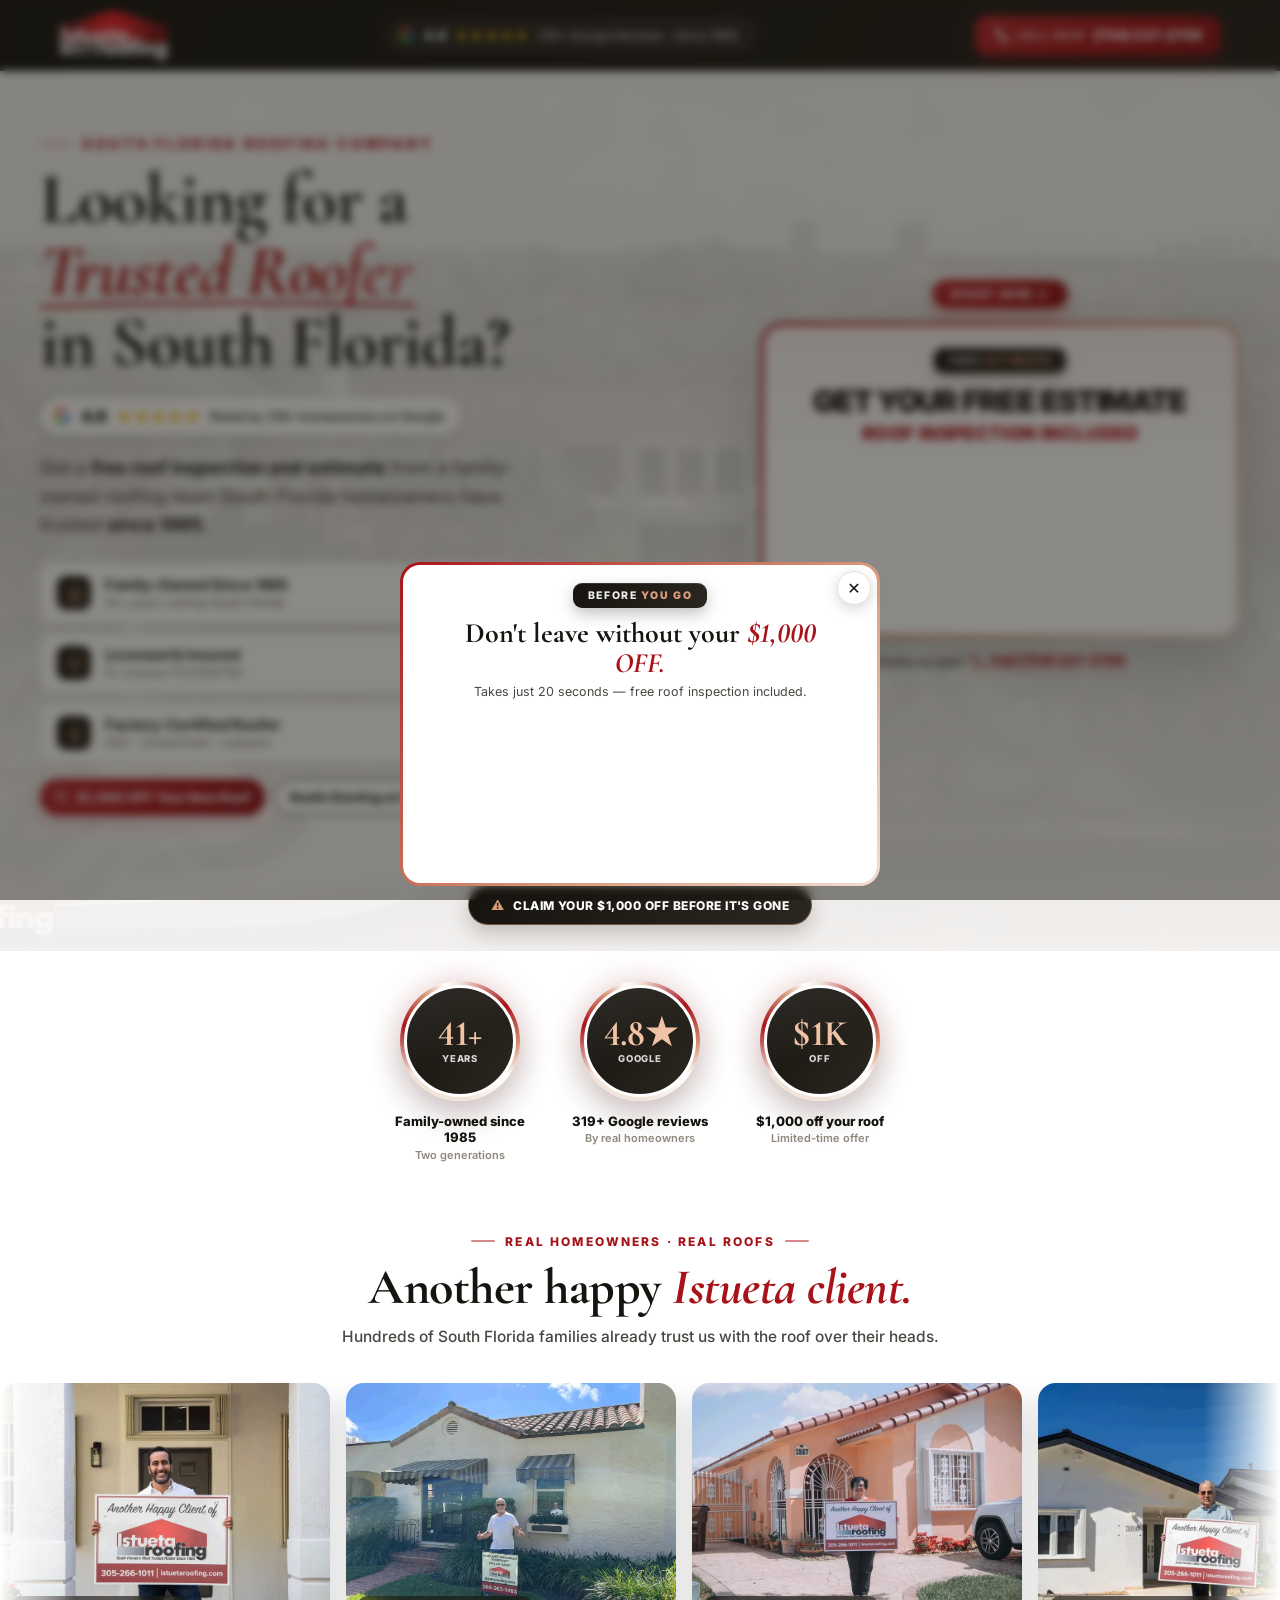
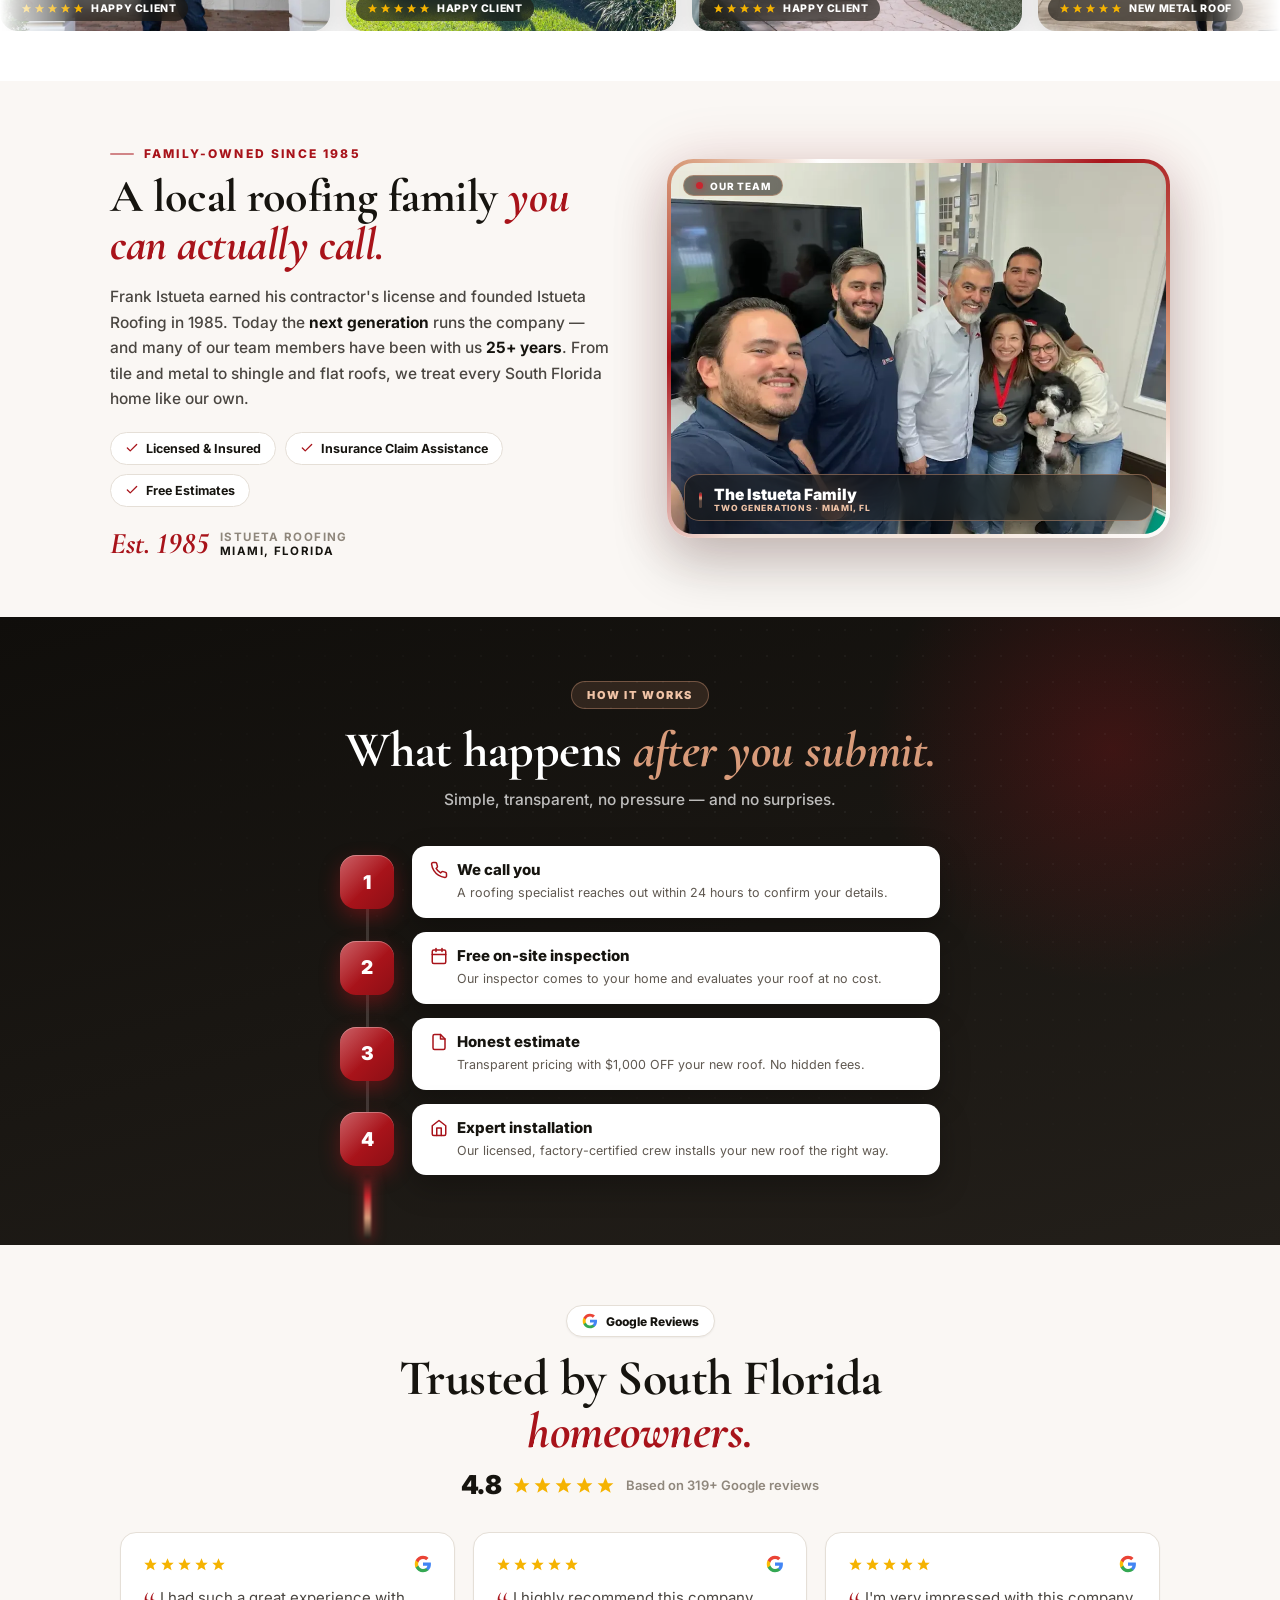
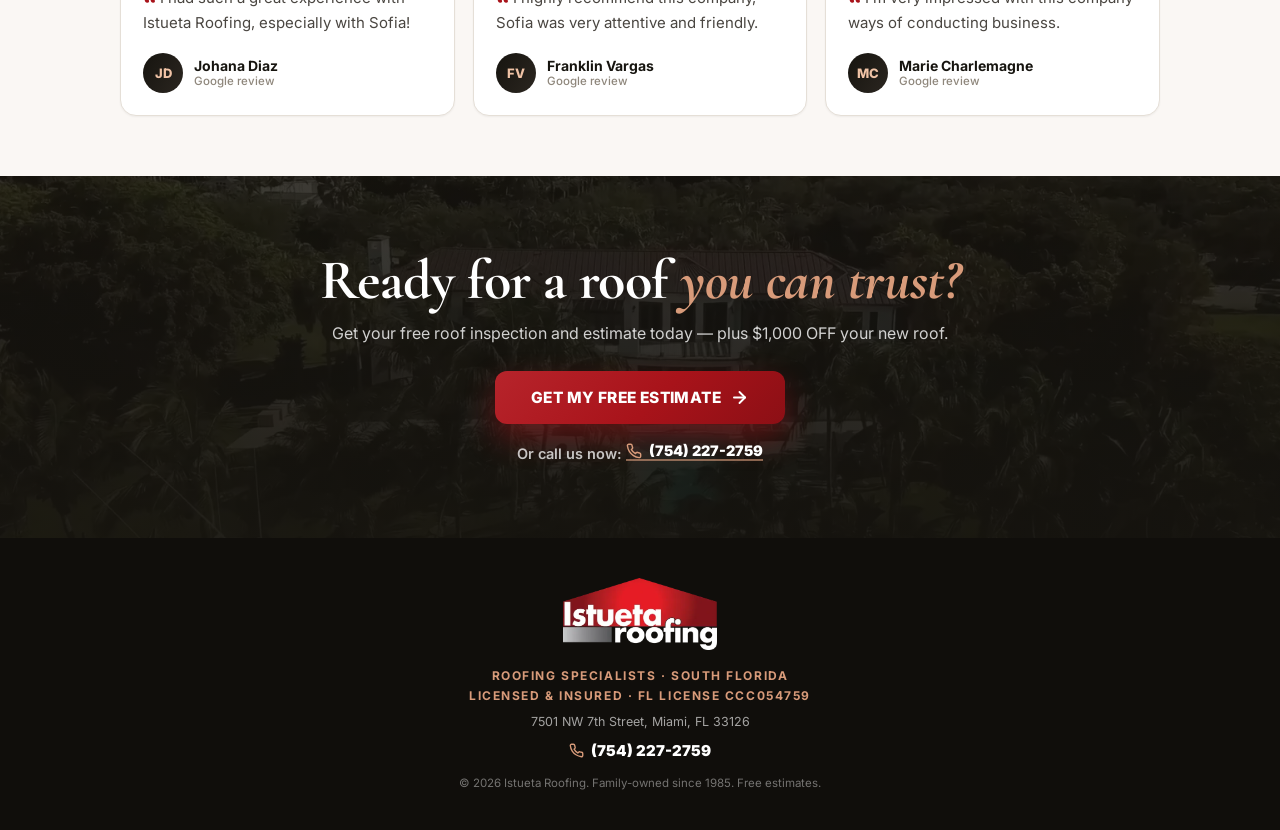
==== commit 39a58a9c: "Embed GHL survey directly; remove custom values Co-Authored-By: Claude Opus 5.5 <noreply@anthropic.c" ====
--- a/index.html
+++ b/index.html
@@ -13,9 +13,9 @@
   sticky con llamada, popup). Marca tomada de istuetaroofing.com:
    rojo #A8131A · carbón #16140F · crema #FAF7F4 · clay #D89B7A
    display: Cormorant Garamond · texto: Inter
-  Todo va fijo (logo, fotos, textos). Lo ÚNICO dinámico es el survey:
-  los bloques marcados SURVEY (mock) → custom value funnel__survey_code
-  (lo reemplaza build.js al generar ghl/funnel.html)
+  Todo va fijo (logo, fotos, textos y survey).
+  Sin custom values: el survey de GHL va embebido directo (iframe
+  rm2ZsHLrR9CpR3M7TmKk) en el form del hero y en el popup.
   ═══════════════════════════════════════════════════════════════════════
 -->
 <style>
@@ -152,20 +152,6 @@
   .call-under a{display:inline-flex;align-items:center;gap:6px;font-weight:900;color:var(--red);border-bottom:2px solid color-mix(in srgb,var(--red) 35%,transparent)}
   .call-under a svg{width:14px;height:14px;stroke:var(--red);fill:none}
 
-  /* mock survey (en GHL lo reemplaza el survey real) */
-  .mk .mk-q{font-weight:800;color:var(--fg);font-size:15px;text-align:center;margin:2px 0 14px}
-  .mk-opt{display:flex;align-items:center;justify-content:space-between;width:100%;padding:14px 16px;margin-bottom:9px;border-radius:12px;background:#fff;border:1.5px solid var(--border);box-shadow:var(--shadow-sm);font-size:14.5px;font-weight:600;color:var(--body);cursor:pointer;transition:.16s}
-  .mk-opt:hover{border-color:var(--bdr-strong);background:var(--soft-2);color:var(--fg)}
-  .mk-opt.sel{background:var(--deep);color:#fff;border-color:var(--deep)}
-  .mk-opt .chk{width:22px;height:22px;border-radius:50%;border:2px solid #d6cfc6;background:#fff;display:flex;align-items:center;justify-content:center;flex-shrink:0}
-  .mk-opt.sel .chk{background:var(--red);border-color:var(--red)}
-  .mk-opt .chk svg{width:13px;height:13px;stroke:#fff;opacity:0}
-  .mk-opt.sel .chk svg{opacity:1}
-  .mk-next{margin-top:8px;display:flex;align-items:center;justify-content:space-between;padding:0 2px}
-  .mk-count{font-size:13px;color:var(--muted);font-weight:600;flex:1;text-align:center}
-  .mk-arrow{width:46px;height:40px;border-radius:10px;background:var(--deep);display:flex;align-items:center;justify-content:center}
-  .mk-arrow svg{width:18px;height:18px;stroke:#fff}
-  .mk-note{text-align:center;font-size:10.5px;color:var(--muted);margin-top:12px}
 
   /* ══ NUDGE ══ */
   .nudge{text-align:center;padding:10px 16px 26px;position:relative;z-index:1}
@@ -376,17 +362,7 @@
                 <h2><span>Get Your Free Estimate</span><span class="sh">Roof Inspection Included</span></h2>
               </div>
               <div class="form-body">
-                <!--SURVEY-->
-                <div class="mk">
-                  <div class="mk-q">What do you need?</div>
-                  <div class="mk-opt sel">Roof replacement <span class="chk"><svg viewBox="0 0 24 24" fill="none" stroke-width="3" stroke-linecap="round" stroke-linejoin="round"><path d="M20 6 9 17l-5-5"/></svg></span></div>
-                  <div class="mk-opt">Roof repair / leak <span class="chk"><svg viewBox="0 0 24 24" fill="none" stroke-width="3" stroke-linecap="round" stroke-linejoin="round"><path d="M20 6 9 17l-5-5"/></svg></span></div>
-                  <div class="mk-opt">Storm damage / insurance claim <span class="chk"><svg viewBox="0 0 24 24" fill="none" stroke-width="3" stroke-linecap="round" stroke-linejoin="round"><path d="M20 6 9 17l-5-5"/></svg></span></div>
-                  <div class="mk-opt">Not sure yet <span class="chk"><svg viewBox="0 0 24 24" fill="none" stroke-width="3" stroke-linecap="round" stroke-linejoin="round"><path d="M20 6 9 17l-5-5"/></svg></span></div>
-                  <div class="mk-next"><div class="mk-arrow" style="visibility:hidden"></div><div class="mk-count">1 of 4</div><div class="mk-arrow"><svg viewBox="0 0 24 24" fill="none" stroke-width="2.4" stroke-linecap="round" stroke-linejoin="round"><line x1="5" y1="12" x2="19" y2="12"/><polyline points="12 5 19 12 12 19"/></svg></div></div>
-                  <div class="mk-note">[ Demo form — the real GHL survey goes here ]</div>
-                </div>
-                <!--/SURVEY-->
+                <!--SURVEY--><iframe src="https://api.leadconnectorhq.com/widget/survey/rm2ZsHLrR9CpR3M7TmKk" style="border:none;width:100%;" scrolling="no" id="rm2ZsHLrR9CpR3M7TmKk" title="survey" data-cookie-consent="true" data-cookie-consent-provider="auto"></iframe><!--/SURVEY-->
               </div>
             </div>
           </div>
@@ -569,26 +545,12 @@
         <p>Takes just 20 seconds — free roof inspection included.</p>
       </div>
       <div class="pop-body">
-        <!--SURVEY-->
-        <div class="mk">
-          <div class="mk-q">What do you need?</div>
-          <div class="mk-opt sel">Roof replacement <span class="chk"><svg viewBox="0 0 24 24" fill="none" stroke-width="3" stroke-linecap="round" stroke-linejoin="round"><path d="M20 6 9 17l-5-5"/></svg></span></div>
-          <div class="mk-opt">Roof repair / leak <span class="chk"><svg viewBox="0 0 24 24" fill="none" stroke-width="3" stroke-linecap="round" stroke-linejoin="round"><path d="M20 6 9 17l-5-5"/></svg></span></div>
-          <div class="mk-opt">Storm damage / insurance claim <span class="chk"><svg viewBox="0 0 24 24" fill="none" stroke-width="3" stroke-linecap="round" stroke-linejoin="round"><path d="M20 6 9 17l-5-5"/></svg></span></div>
-          <div class="mk-next"><div class="mk-arrow" style="visibility:hidden"></div><div class="mk-count">1 of 4</div><div class="mk-arrow"><svg viewBox="0 0 24 24" fill="none" stroke-width="2.4" stroke-linecap="round" stroke-linejoin="round"><line x1="5" y1="12" x2="19" y2="12"/><polyline points="12 5 19 12 12 19"/></svg></div></div>
-        </div>
-        <!--/SURVEY-->
+        <!--SURVEY--><iframe src="https://api.leadconnectorhq.com/widget/survey/rm2ZsHLrR9CpR3M7TmKk" style="border:none;width:100%;" scrolling="no" id="rm2ZsHLrR9CpR3M7TmKk" title="survey" data-cookie-consent="true" data-cookie-consent-provider="auto"></iframe><!--/SURVEY-->
       </div>
     </div></div>
   </div>
 
 <script>
-  document.querySelectorAll('.mk-opt').forEach(function(o){o.addEventListener('click',function(){
-    var box=o.closest('.mk');
-    box.querySelectorAll('.mk-opt').forEach(function(x){x.classList.remove('sel');});
-    o.classList.add('sel');
-  });});
-
   // carrusel infinito: duplica las fotos una vez
   var tr=document.querySelector('.track'); if(tr){tr.innerHTML+=tr.innerHTML;}
 
@@ -617,5 +579,6 @@
     if(dh>0 && (st/dh)>0.88){openPop();}
   },{passive:true});
 </script>
+<script src="https://link.msgsndr.com/js/form_embed.js"></script>
 </body>
 </html>
